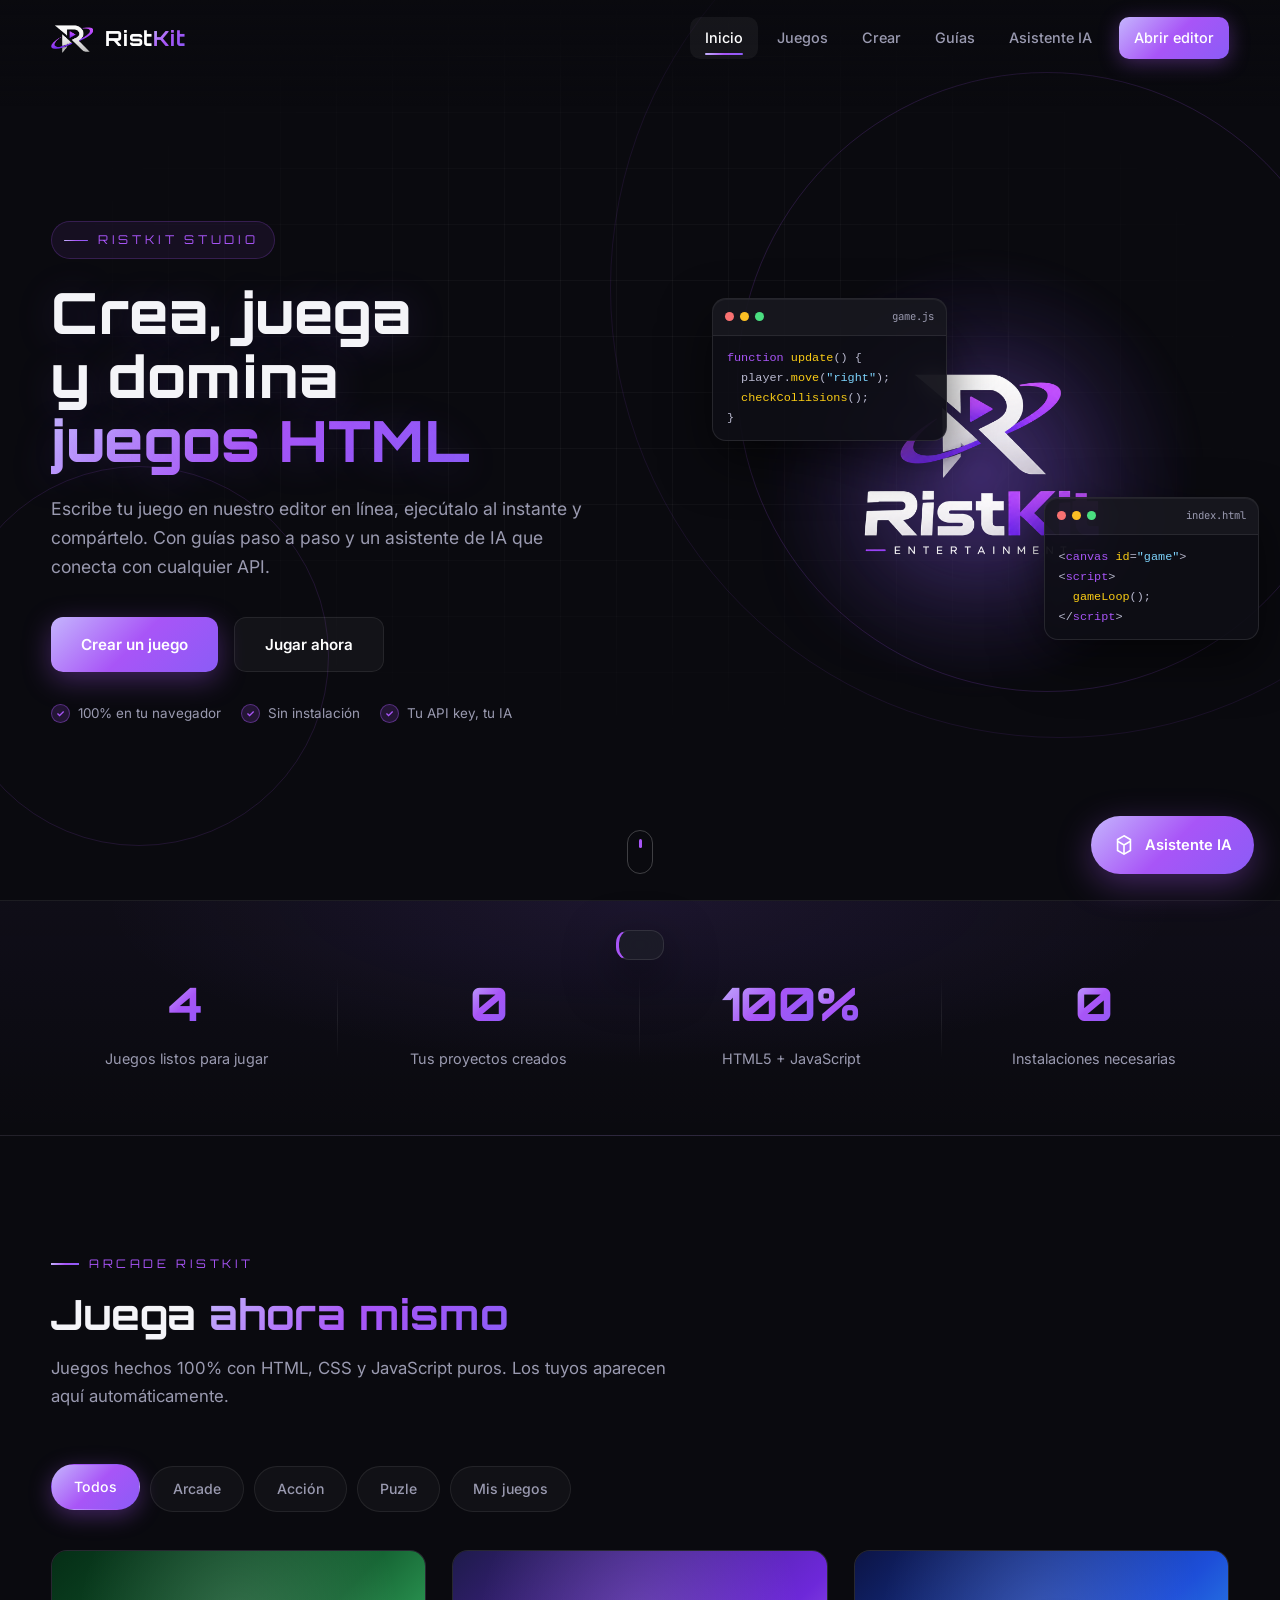
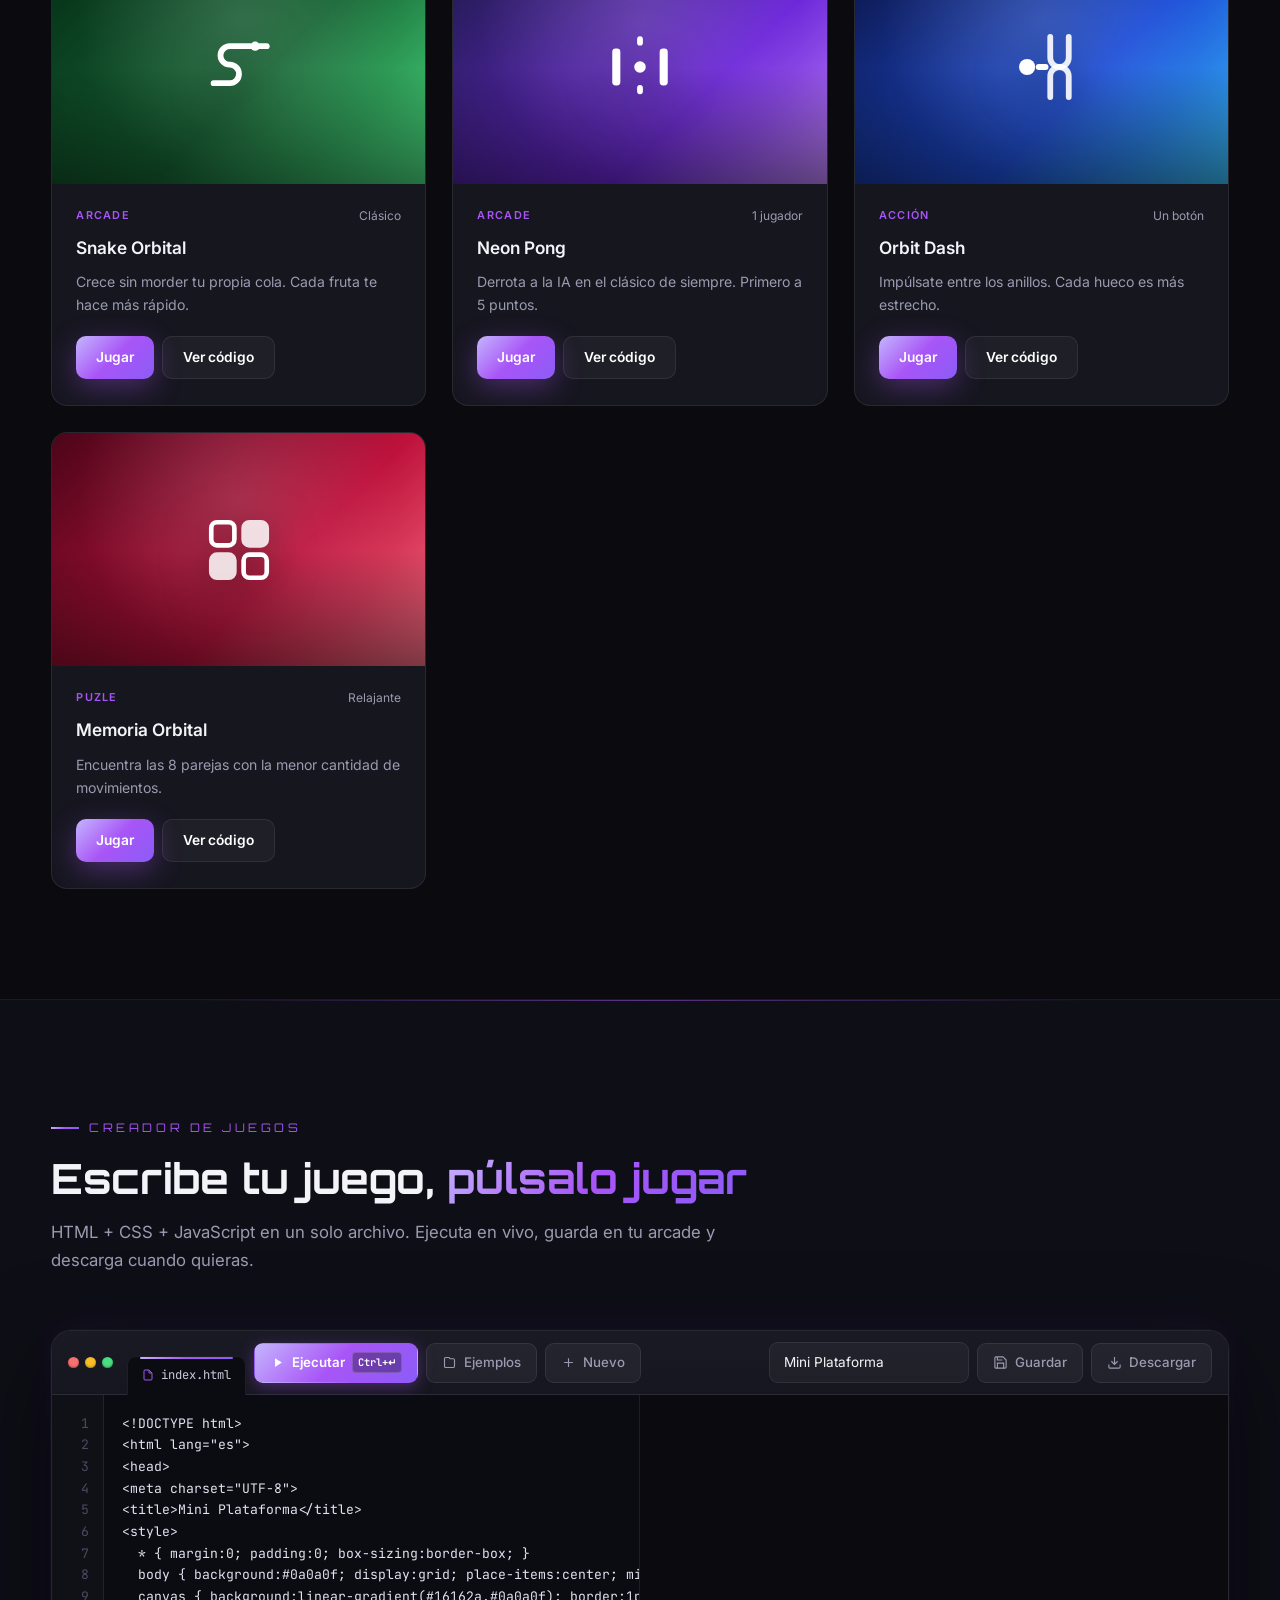
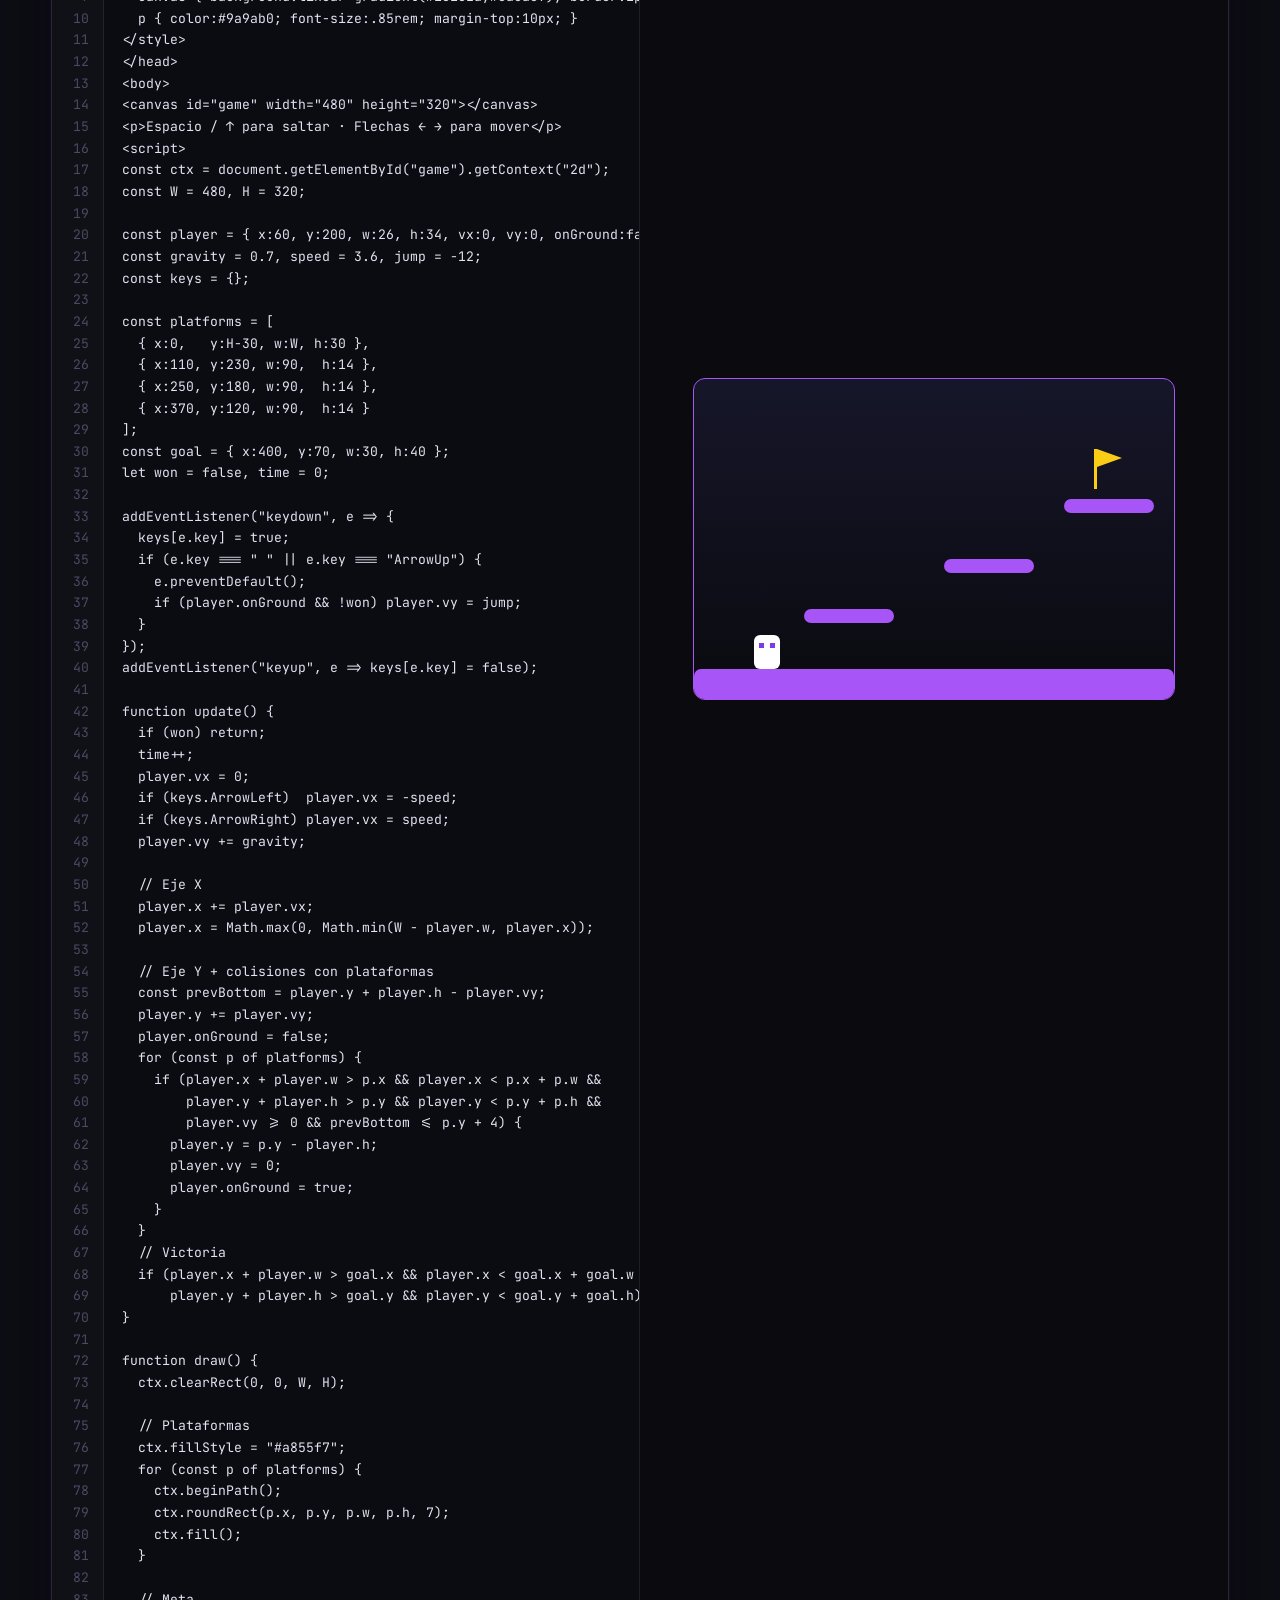
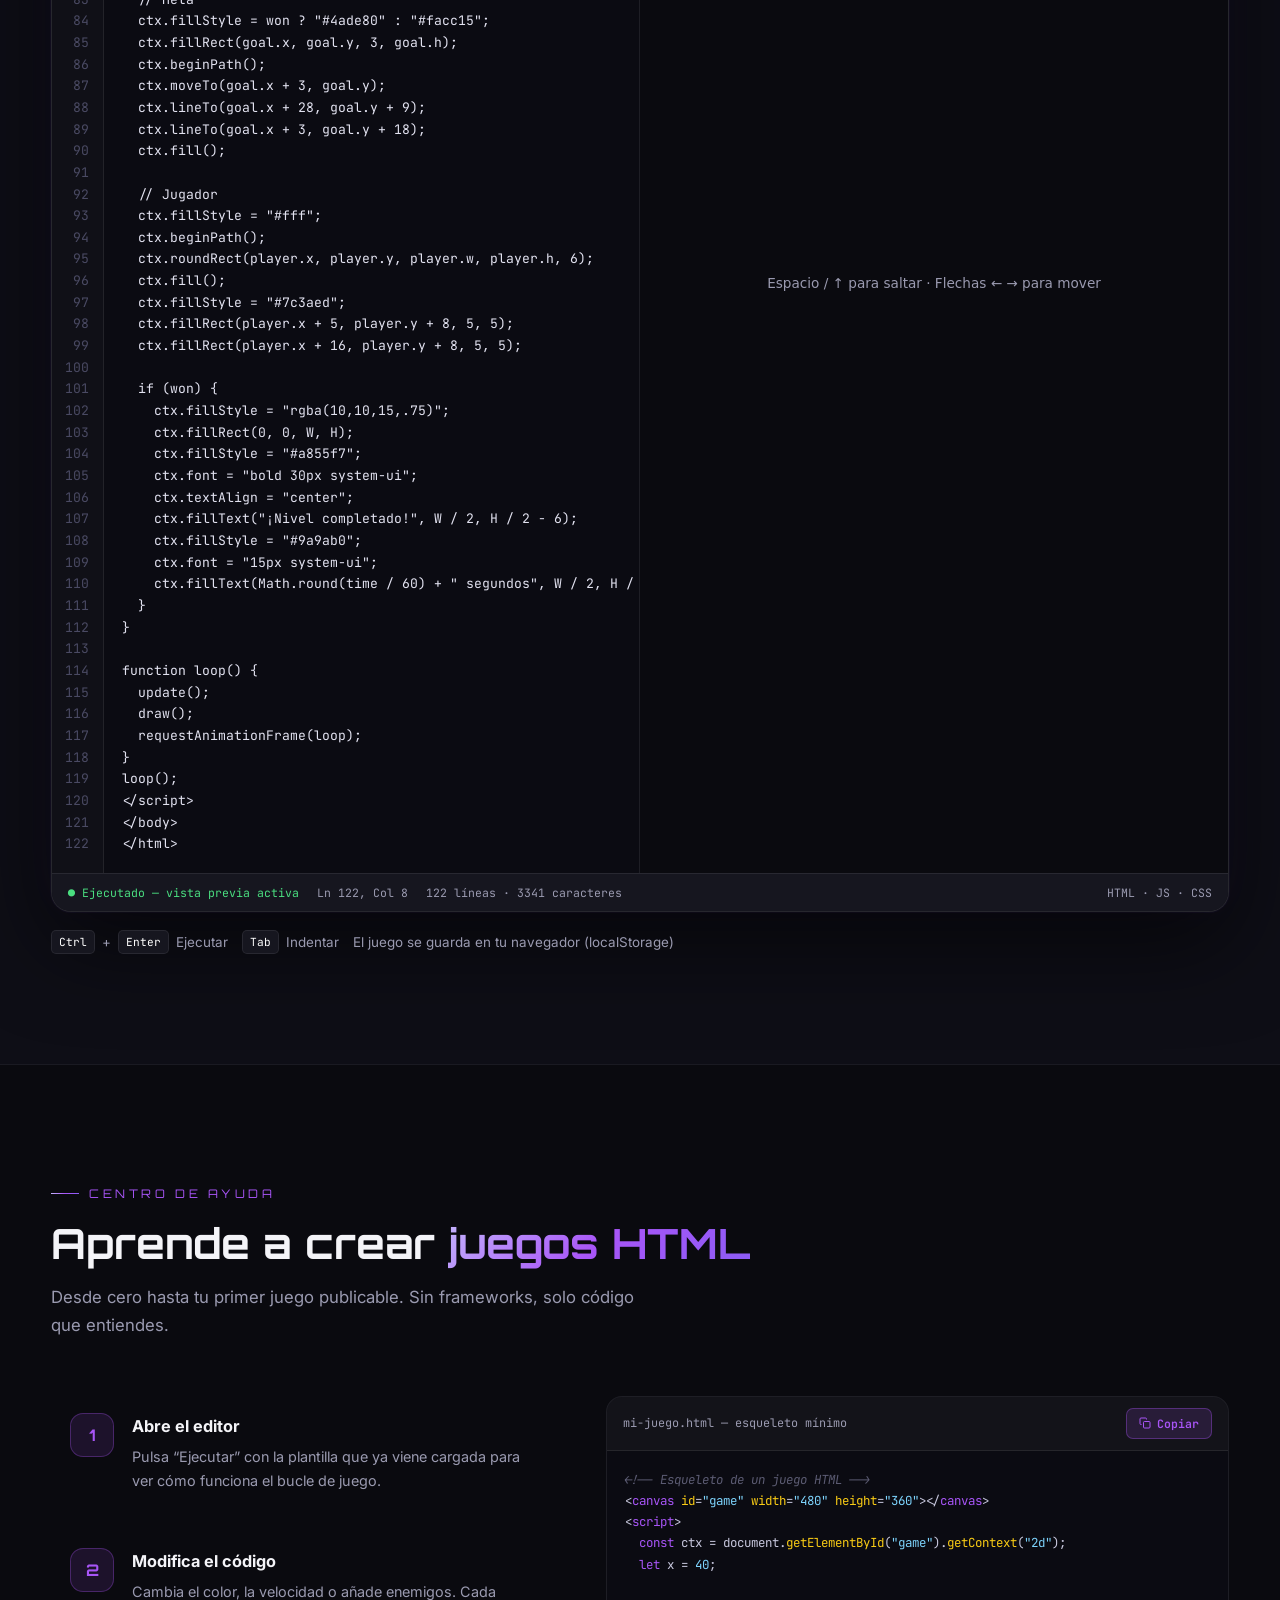
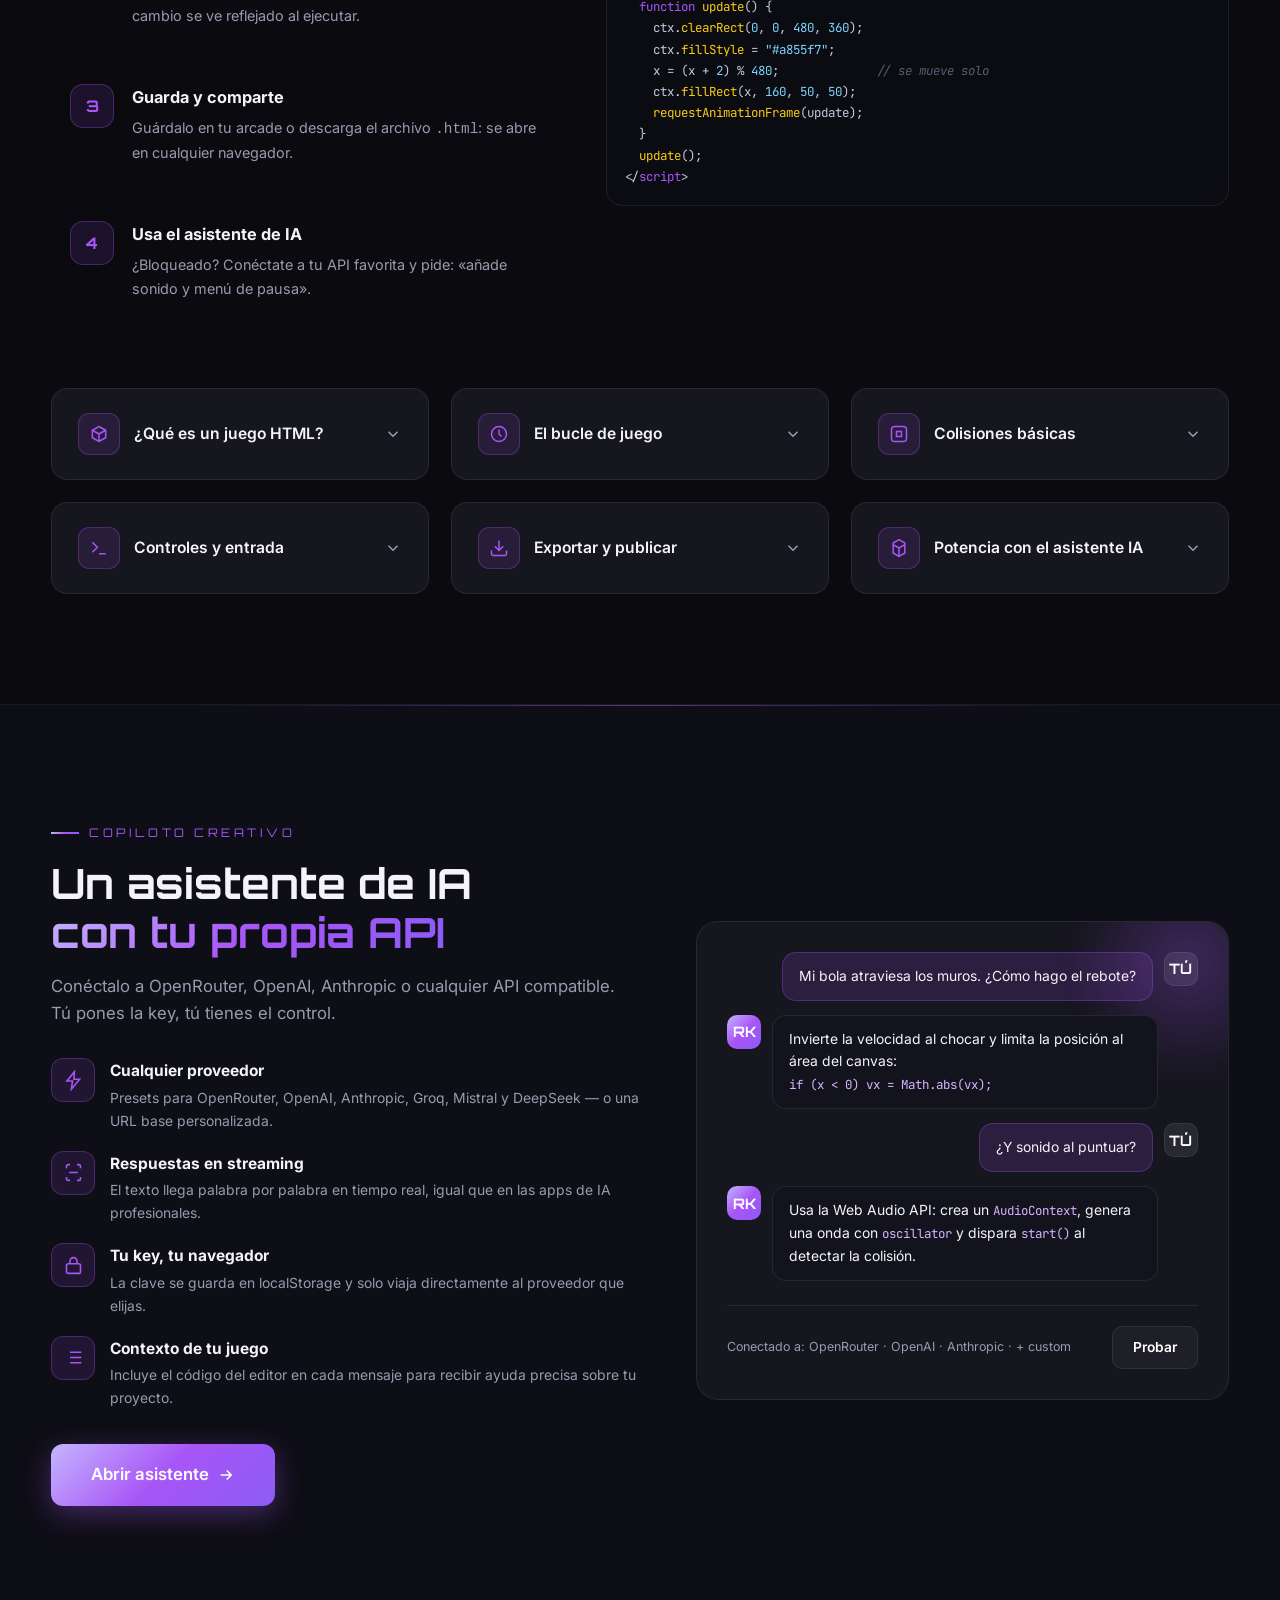
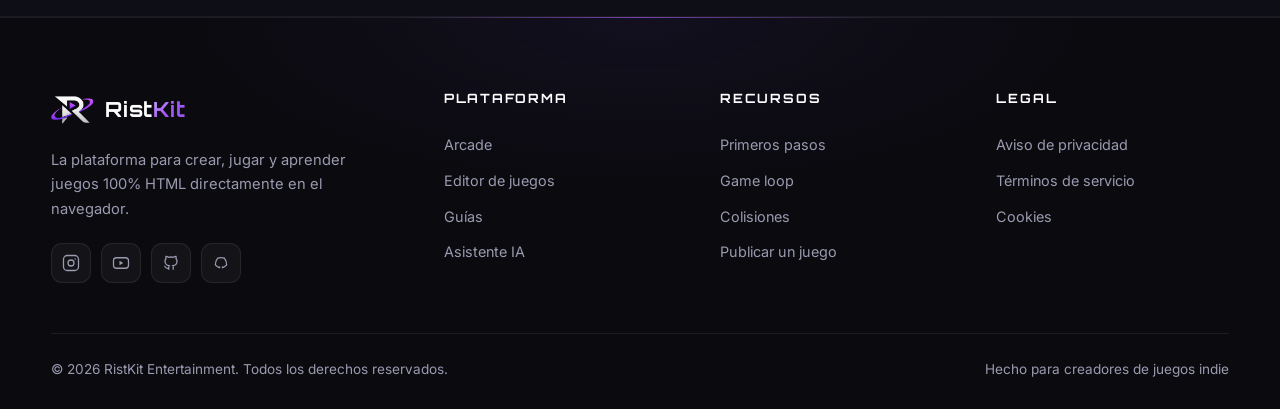
==== index.html @ a37625a4 "Mi primera subida" ====
<!DOCTYPE html>
<html lang="es">
<head>
  <meta charset="UTF-8">
  <meta name="viewport" content="width=device-width, initial-scale=1.0">
  <title>RistKit Studio — Crea y juega juegos en HTML</title>
  <meta name="description" content="RistKit Studio: crea juegos en HTML con nuestro editor en línea, juégalos al instante, aprende con guías y usa el asistente de IA con cualquier API (OpenRouter, OpenAI, Anthropic...).">
  <meta name="theme-color" content="#0a0a0f">
  <link rel="icon" type="image/png" href="assets/favicon.png">
  <link rel="icon" href="favicon.ico" sizes="48x48">
  <link rel="apple-touch-icon" href="assets/logo-128.png">
  <meta property="og:title" content="RistKit Studio">
  <meta property="og:description" content="Crea, juega y domina juegos HTML. Editor en línea, guías y asistente de IA con tu propia API key.">
  <meta property="og:type" content="website">
  <meta property="og:image" content="assets/logo-512.png">
  <link rel="preconnect" href="https://fonts.googleapis.com">
  <link rel="preconnect" href="https://fonts.gstatic.com" crossorigin>
  <link href="https://fonts.googleapis.com/css2?family=Orbitron:wght@500;600;700;800&family=Inter:wght@300;400;500;600;700&family=JetBrains+Mono:wght@400;500&display=swap" rel="stylesheet">
  <link rel="stylesheet" href="css/styles.css">
  <script type="application/ld+json">
  {
    "@context": "https://schema.org",
    "@type": "WebApplication",
    "name": "RistKit Studio",
    "description": "Plataforma para crear, jugar y aprender juegos HTML en el navegador, con editor en línea y asistente de IA.",
    "applicationCategory": "GameApplication",
    "operatingSystem": "Web",
    "offers": { "@type": "Offer", "price": "0", "priceCurrency": "USD" },
    "inLanguage": "es"
  }
  </script>
</head>
<body>

  <!-- Preloader -->
  <div class="preloader" id="preloader">
    <img src="assets/emblem.png" alt="RistKit" class="preloader__logo">
    <div class="preloader__bar"><span></span></div>
  </div>

  <div class="cursor-glow" id="cursorGlow" aria-hidden="true"></div>

  <!-- Navbar -->
  <header class="navbar" id="navbar">
    <div class="scroll-progress" id="scrollProgress" aria-hidden="true"></div>
    <div class="container navbar__inner">
      <a href="#inicio" class="navbar__brand" aria-label="RistKit inicio">
        <img src="assets/emblem.png" alt="" class="navbar__emblem">
        <span class="navbar__wordmark">Rist<em>Kit</em></span>
      </a>
      <nav class="navbar__menu" id="navMenu" aria-label="Navegación principal">
        <a href="#inicio" class="navbar__link active">Inicio</a>
        <a href="#juegos" class="navbar__link">Juegos</a>
        <a href="#editor" class="navbar__link">Crear</a>
        <a href="#guias" class="navbar__link">Guías</a>
        <a href="#asistente" class="navbar__link">Asistente IA</a>
        <a href="#editor" class="navbar__link navbar__link--cta">Abrir editor</a>
      </nav>
      <button class="navbar__toggle" id="navToggle" aria-label="Abrir menú" aria-expanded="false">
        <span></span><span></span><span></span>
      </button>
    </div>
    <div class="nav-backdrop" id="navBackdrop" aria-hidden="true"></div>
  </header>

  <main>
    <!-- ============ HERO ============ -->
    <section class="hero" id="inicio">
      <div class="hero__bg" aria-hidden="true">
        <div class="hero__orbit hero__orbit--1"></div>
        <div class="hero__orbit hero__orbit--2"></div>
        <div class="hero__orbit hero__orbit--3"></div>
        <div class="hero__grid"></div>
      </div>
      <div class="container hero__content">
        <div class="hero__text reveal">
          <p class="hero__eyebrow">RistKit Studio</p>
          <h1 class="hero__title">Crea, juega y domina<br><span class="gradient-text">juegos HTML</span></h1>
          <p class="hero__subtitle">
            Escribe tu juego en nuestro editor en línea, ejecútalo al instante y
            compártelo. Con guías paso a paso y un asistente de IA que conecta
            con cualquier API.
          </p>
          <div class="hero__actions">
            <a href="#editor" class="btn btn--primary">Crear un juego</a>
            <a href="#juegos" class="btn btn--ghost">Jugar ahora</a>
          </div>
          <div class="hero__note">
            <span>100% en tu navegador</span>
            <span>Sin instalación</span>
            <span>Tu API key, tu IA</span>
          </div>
        </div>
        <div class="hero__visual reveal reveal--delay">
          <div class="hero__halo" aria-hidden="true"></div>
          <img src="assets/logo-alpha.png" alt="RistKit" class="hero__logo">
          <div class="hero__code hero__code--1" aria-hidden="true">
            <div class="hero__code-bar"><i></i><i></i><i></i><span>game.js</span></div>
            <pre><span class="tk">function</span> <span class="tf">update</span>() {
  player.<span class="tf">move</span>(<span class="ts">"right"</span>);
  <span class="tf">checkCollisions</span>();
}</pre>
          </div>
          <div class="hero__code hero__code--2" aria-hidden="true">
            <div class="hero__code-bar"><i></i><i></i><i></i><span>index.html</span></div>
            <pre>&lt;<span class="tk">canvas</span> <span class="tf">id</span>=<span class="ts">"game"</span>&gt;
&lt;<span class="tk">script</span>&gt;
  <span class="tf">gameLoop</span>();
&lt;/<span class="tk">script</span>&gt;</pre>
          </div>
        </div>
      </div>
      <a href="#juegos" class="hero__scroll" aria-label="Desplazarse"><span class="hero__scroll-line"></span></a>
    </section>

    <!-- ============ STATS ============ -->
    <section class="stats" aria-label="Cifras">
      <div class="container stats__grid">
        <div class="stat reveal">
          <span class="stat__number" data-count="4">0</span><span class="stat__suffix"></span>
          <p class="stat__label">Juegos listos para jugar</p>
        </div>
        <div class="stat reveal">
          <span class="stat__number" id="statMine" data-count="0">0</span><span class="stat__suffix"></span>
          <p class="stat__label">Tus proyectos creados</p>
        </div>
        <div class="stat reveal">
          <span class="stat__number" data-count="100">0</span><span class="stat__suffix">%</span>
          <p class="stat__label">HTML5 + JavaScript</p>
        </div>
        <div class="stat reveal">
          <span class="stat__number" data-count="0">0</span><span class="stat__suffix"></span>
          <p class="stat__label">Instalaciones necesarias</p>
        </div>
      </div>
    </section>

    <!-- ============ ARCADE ============ -->
    <section class="section" id="juegos">
      <div class="container">
        <div class="section__header reveal">
          <p class="section__eyebrow">Arcade RistKit</p>
          <h2 class="section__title">Juega <span class="gradient-text">ahora mismo</span></h2>
          <p class="section__lead">Juegos hechos 100% con HTML, CSS y JavaScript puros. Los tuyos aparecen aquí automáticamente.</p>
        </div>

        <div class="arcade__filters reveal" role="tablist" aria-label="Filtrar juegos">
          <button class="filter-btn active" data-filter="all">Todos</button>
          <button class="filter-btn" data-filter="arcade">Arcade</button>
          <button class="filter-btn" data-filter="action">Acción</button>
          <button class="filter-btn" data-filter="puzzle">Puzle</button>
          <button class="filter-btn" data-filter="mine">Mis juegos</button>
        </div>

        <div class="arcade__grid" id="arcadeGrid">
          <!-- Snake -->
          <article class="game-card reveal" data-category="arcade">
            <div class="game-card__thumb thumb--snake">
              <svg viewBox="0 0 64 64" fill="none" stroke="#fff" stroke-width="5" stroke-linecap="round" stroke-linejoin="round"><path d="M10 46h14a8 8 0 000-16H24a8 8 0 010-16h18"/><circle cx="46" cy="14" r="4" fill="#fff" stroke="none"/><path d="M50 14h6"/></svg>
              <span class="game-card__play">▶</span>
            </div>
            <div class="game-card__body">
              <div class="game-card__row">
                <span class="game-card__tag">Arcade</span>
                <span style="font-size:.75rem;color:var(--text-muted)">Clásico</span>
              </div>
              <h3 class="game-card__title">Snake Orbital</h3>
              <p class="game-card__text">Crece sin morder tu propia cola. Cada fruta te hace más rápido.</p>
              <div class="game-card__actions">
                <button class="btn btn--primary btn--sm" data-play="games/snake.html" data-title="Snake Orbital">Jugar</button>
                <button class="btn btn--ghost btn--sm" data-edit-external="games/snake.html">Ver código</button>
              </div>
            </div>
          </article>

          <!-- Pong -->
          <article class="game-card reveal" data-category="arcade">
            <div class="game-card__thumb thumb--pong">
              <svg viewBox="0 0 64 64" fill="none" stroke="#fff" stroke-width="5" stroke-linecap="round"><rect x="8" y="16" width="7" height="32" rx="3" fill="#fff" stroke="none"/><rect x="49" y="16" width="7" height="32" rx="3" fill="#fff" stroke="none"/><circle cx="32" cy="32" r="5" fill="#fff" stroke="none"/><path d="M32 8v6M32 50v6" stroke-dasharray="3 5"/></svg>
              <span class="game-card__play">▶</span>
            </div>
            <div class="game-card__body">
              <div class="game-card__row">
                <span class="game-card__tag">Arcade</span>
                <span style="font-size:.75rem;color:var(--text-muted)">1 jugador</span>
              </div>
              <h3 class="game-card__title">Neon Pong</h3>
              <p class="game-card__text">Derrota a la IA en el clásico de siempre. Primero a 5 puntos.</p>
              <div class="game-card__actions">
                <button class="btn btn--primary btn--sm" data-play="games/pong.html" data-title="Neon Pong">Jugar</button>
                <button class="btn btn--ghost btn--sm" data-edit-external="games/pong.html">Ver código</button>
              </div>
            </div>
          </article>

          <!-- Orbit Dash -->
          <article class="game-card reveal" data-category="action">
            <div class="game-card__thumb thumb--dash">
              <svg viewBox="0 0 64 64" fill="none" stroke="#fff" stroke-width="5" stroke-linecap="round"><circle cx="20" cy="32" r="7" fill="#fff" stroke="none"/><path d="M40 6v18a8 8 0 0016 0V6" opacity=".9"/><path d="M40 58V40a8 8 0 0116 0v18" opacity=".9"/><path d="M30 32h6"/></svg>
              <span class="game-card__play">▶</span>
            </div>
            <div class="game-card__body">
              <div class="game-card__row">
                <span class="game-card__tag">Acción</span>
                <span style="font-size:.75rem;color:var(--text-muted)">Un botón</span>
              </div>
              <h3 class="game-card__title">Orbit Dash</h3>
              <p class="game-card__text">Impúlsate entre los anillos. Cada hueco es más estrecho.</p>
              <div class="game-card__actions">
                <button class="btn btn--primary btn--sm" data-play="games/orbit-dash.html" data-title="Orbit Dash">Jugar</button>
                <button class="btn btn--ghost btn--sm" data-edit-external="games/orbit-dash.html">Ver código</button>
              </div>
            </div>
          </article>

          <!-- Memory -->
          <article class="game-card reveal" data-category="puzzle">
            <div class="game-card__thumb thumb--memory">
              <svg viewBox="0 0 64 64" fill="none" stroke="#fff" stroke-width="4" stroke-linecap="round"><rect x="8" y="8" width="20" height="20" rx="5"/><rect x="36" y="8" width="20" height="20" rx="5" fill="#fff" opacity=".85"/><rect x="8" y="36" width="20" height="20" rx="5" fill="#fff" opacity=".85"/><rect x="36" y="36" width="20" height="20" rx="5"/></svg>
              <span class="game-card__play">▶</span>
            </div>
            <div class="game-card__body">
              <div class="game-card__row">
                <span class="game-card__tag">Puzle</span>
                <span style="font-size:.75rem;color:var(--text-muted)">Relajante</span>
              </div>
              <h3 class="game-card__title">Memoria Orbital</h3>
              <p class="game-card__text">Encuentra las 8 parejas con la menor cantidad de movimientos.</p>
              <div class="game-card__actions">
                <button class="btn btn--primary btn--sm" data-play="games/memory.html" data-title="Memoria Orbital">Jugar</button>
                <button class="btn btn--ghost btn--sm" data-edit-external="games/memory.html">Ver código</button>
              </div>
            </div>
          </article>

          <!-- Los juegos del usuario se insertan aquí (js/main.js) -->
        </div>
      </div>
    </section>

    <!-- ============ EDITOR ============ -->
    <section class="section section--alt" id="editor">
      <div class="container">
        <div class="section__header reveal">
          <p class="section__eyebrow">Creador de juegos</p>
          <h2 class="section__title">Escribe tu juego, <span class="gradient-text">púlsalo jugar</span></h2>
          <p class="section__lead">HTML + CSS + JavaScript en un solo archivo. Ejecuta en vivo, guarda en tu arcade y descarga cuando quieras.</p>
        </div>

        <div class="ide reveal">
          <div class="ide__toolbar">
            <div class="ide__dots" aria-hidden="true"><i></i><i></i><i></i></div>
            <span class="ide__tab" aria-hidden="true">
              <svg width="12" height="12" viewBox="0 0 24 24" fill="none" stroke="currentColor" stroke-width="2"><path d="M14 2H6a2 2 0 00-2 2v16a2 2 0 002 2h12a2 2 0 002-2V8z"/><path d="M14 2v6h6"/></svg>
              index.html
            </span>
            <button class="tool-btn tool-btn--run" id="btnRun">
              <svg viewBox="0 0 24 24" fill="currentColor"><path d="M8 5v14l11-7z"/></svg>
              Ejecutar <kbd>Ctrl+↵</kbd>
            </button>
            <button class="tool-btn" id="btnTemplates">
              <svg viewBox="0 0 24 24" fill="none" stroke="currentColor" stroke-width="1.8"><path d="M4 6a2 2 0 012-2h5l2 2h5a2 2 0 012 2v10a2 2 0 01-2 2H6a2 2 0 01-2-2V6z"/></svg>
              Ejemplos
            </button>
            <button class="tool-btn" id="btnNew">
              <svg viewBox="0 0 24 24" fill="none" stroke="currentColor" stroke-width="1.8"><path d="M12 5v14M5 12h14"/></svg>
              Nuevo
            </button>
            <div class="ide__spacer"></div>
            <input class="ide__name" id="gameName" type="text" placeholder="Nombre del juego" maxlength="40">
            <button class="tool-btn" id="btnSave">
              <svg viewBox="0 0 24 24" fill="none" stroke="currentColor" stroke-width="1.8"><path d="M19 21H5a2 2 0 01-2-2V5a2 2 0 012-2h11l5 5v11a2 2 0 01-2 2z"/><path d="M17 21v-8H7v8M7 3v5h8"/></svg>
              Guardar
            </button>
            <button class="tool-btn" id="btnDownload">
              <svg viewBox="0 0 24 24" fill="none" stroke="currentColor" stroke-width="1.8"><path d="M21 15v4a2 2 0 01-2 2H5a2 2 0 01-2-2v-4M7 10l5 5 5-5M12 15V3"/></svg>
              Descargar
            </button>
          </div>

          <div class="ide__body">
            <div class="ide__code">
              <div class="ide__gutter" id="gutter" aria-hidden="true"><div>1</div></div>
              <textarea id="codeInput" spellcheck="false" placeholder="<!DOCTYPE html>&#10;<html>&#10;  ...&#10;</html>" aria-label="Código del juego"></textarea>
            </div>
            <div class="ide__preview">
              <iframe id="preview" title="Vista previa del juego" sandbox="allow-scripts allow-same-origin allow-modals allow-pointer-lock"></iframe>
            </div>
          </div>

          <div class="ide__status">
            <span id="statusMsg" class="ok">● Listo</span>
            <span id="statusPos">Ln 1, Col 1</span>
            <span id="statusSize">0 líneas</span>
            <span class="right">HTML · JS · CSS</span>
          </div>
        </div>

        <div class="ide__tips reveal">
          <span><kbd>Ctrl</kbd> + <kbd>Enter</kbd> Ejecutar</span>
          <span><kbd>Tab</kbd> Indentar</span>
          <span>El juego se guarda en tu navegador (localStorage)</span>
        </div>
      </div>
    </section>

    <!-- ============ GUÍAS ============ -->
    <section class="section" id="guias">
      <div class="container">
        <div class="section__header reveal">
          <p class="section__eyebrow">Centro de ayuda</p>
          <h2 class="section__title">Aprende a crear <span class="gradient-text">juegos HTML</span></h2>
          <p class="section__lead">Desde cero hasta tu primer juego publicable. Sin frameworks, solo código que entiendes.</p>
        </div>

        <div class="quickstart">
          <div class="quickstart__steps reveal">
            <div class="qstep">
              <span class="qstep__num">1</span>
              <div>
                <h3>Abre el editor</h3>
                <p>Pulsa “Ejecutar” con la plantilla que ya viene cargada para ver cómo funciona el bucle de juego.</p>
              </div>
            </div>
            <div class="qstep">
              <span class="qstep__num">2</span>
              <div>
                <h3>Modifica el código</h3>
                <p>Cambia el color, la velocidad o añade enemigos. Cada cambio se ve reflejado al ejecutar.</p>
              </div>
            </div>
            <div class="qstep">
              <span class="qstep__num">3</span>
              <div>
                <h3>Guarda y comparte</h3>
                <p>Guárdalo en tu arcade o descarga el archivo <code>.html</code>: se abre en cualquier navegador.</p>
              </div>
            </div>
            <div class="qstep">
              <span class="qstep__num">4</span>
              <div>
                <h3>Usa el asistente de IA</h3>
                <p>¿Bloqueado? Conéctate a tu API favorita y pide: «añade sonido y menú de pausa».</p>
              </div>
            </div>
          </div>

          <div class="code-block reveal">
            <div class="code-block__head">
              <span>mi-juego.html — esqueleto mínimo</span>
              <button class="copy-btn" data-copy="skeleton">
                <svg width="12" height="12" viewBox="0 0 24 24" fill="none" stroke="currentColor" stroke-width="2"><rect x="9" y="9" width="13" height="13" rx="2"/><path d="M5 15H4a2 2 0 01-2-2V4a2 2 0 012-2h9a2 2 0 012 2v1"/></svg>
                Copiar
              </button>
            </div>
            <pre id="skeletonCode"><span class="tc">&lt;!-- Esqueleto de un juego HTML --&gt;</span>
&lt;<span class="tk">canvas</span> <span class="tf">id</span>=<span class="ts">"game"</span> <span class="tf">width</span>=<span class="ts">"480"</span> <span class="tf">height</span>=<span class="ts">"360"</span>&gt;&lt;/<span class="tk">canvas</span>&gt;
&lt;<span class="tk">script</span>&gt;
  <span class="tk">const</span> ctx = document.<span class="tf">getElementById</span>(<span class="ts">"game"</span>).<span class="tf">getContext</span>(<span class="ts">"2d"</span>);
  <span class="tk">let</span> x = <span class="ts">40</span>;

  <span class="tk">function</span> <span class="tf">update</span>() {
    ctx.<span class="tf">clearRect</span>(<span class="ts">0</span>, <span class="ts">0</span>, <span class="ts">480</span>, <span class="ts">360</span>);
    ctx.<span class="tf">fillStyle</span> = <span class="ts">"#a855f7"</span>;
    x = (x + <span class="ts">2</span>) % <span class="ts">480</span>;              <span class="tc">// se mueve solo</span>
    ctx.<span class="tf">fillRect</span>(x, <span class="ts">160</span>, <span class="ts">50</span>, <span class="ts">50</span>);
    <span class="tf">requestAnimationFrame</span>(update);
  }
  <span class="tf">update</span>();
&lt;/<span class="tk">script</span>&gt;</pre>
          </div>
        </div>

        <div class="guides__grid">
          <details class="guide reveal">
            <summary>
              <span class="guide__icon"><svg viewBox="0 0 24 24" fill="none" stroke="currentColor" stroke-width="1.8"><path d="M12 3l8 4.5v9L12 21l-8-4.5v-9L12 3z"/><path d="M12 12l8-4.5M12 12v9M12 12L4 7.5"/></svg></span>
              ¿Qué es un juego HTML?
              <svg class="guide__arrow" width="18" height="18" viewBox="0 0 24 24" fill="none" stroke="currentColor" stroke-width="2"><path d="M6 9l6 6 6-6"/></svg>
            </summary>
            <div class="guide__content">
              <p>Es un juego hecho solo con las tecnologías nativas del navegador: <strong>HTML</strong> para la estructura, <strong>CSS</strong> para el estilo y <strong>JavaScript</strong> para la lógica.</p>
              <ul>
                <li>No necesitas instalar nada: se abre con doble clic.</li>
                <li>Funciona en móvil, tablet y escritorio.</li>
                <li>Se puede subir a cualquier hosting (GitHub Pages, itch.io...).</li>
                <li>El lienzo principal es la etiqueta <code>&lt;canvas&gt;</code>.</li>
              </ul>
            </div>
          </details>

          <details class="guide reveal">
            <summary>
              <span class="guide__icon"><svg viewBox="0 0 24 24" fill="none" stroke="currentColor" stroke-width="1.8"><circle cx="12" cy="12" r="9"/><path d="M12 7v5l3 3"/></svg></span>
              El bucle de juego
              <svg class="guide__arrow" width="18" height="18" viewBox="0 0 24 24" fill="none" stroke="currentColor" stroke-width="2"><path d="M6 9l6 6 6-6"/></svg>
            </summary>
            <div class="guide__content">
              <p>Todos los juegos repiten lo mismo 60 veces por segundo con <code>requestAnimationFrame</code>:</p>
              <ul>
                <li><strong>Input:</strong> lee teclado, ratón o táctil.</li>
                <li><strong>Update:</strong> mueve jugadores, verifica colisiones, suma puntos.</li>
                <li><strong>Draw:</strong> borra el canvas y vuelve a dibujar.</li>
              </ul>
              <p>Ese ciclo es el <em>game loop</em>. Sin él, nada se movería.</p>
            </div>
          </details>

          <details class="guide reveal">
            <summary>
              <span class="guide__icon"><svg viewBox="0 0 24 24" fill="none" stroke="currentColor" stroke-width="1.8"><rect x="3" y="3" width="18" height="18" rx="4"/><path d="M9 9h6v6H9z"/></svg></span>
              Colisiones básicas
              <svg class="guide__arrow" width="18" height="18" viewBox="0 0 24 24" fill="none" stroke="currentColor" stroke-width="2"><path d="M6 9l6 6 6-6"/></svg>
            </summary>
            <div class="guide__content">
              <p>La más común es AABB (rectángulos que se solapan):</p>
              <pre style="font-family:var(--font-mono);font-size:.78rem;background:#0b0b12;padding:10px;border-radius:9px;overflow-x:auto">if (a.x &lt; b.x + b.w &amp;&amp; a.x + a.w &gt; b.x &amp;&amp;
    a.y &lt; b.y + b.h &amp;&amp; a.y + a.h &gt; b.y) {
  // ¡hay colisión!
}</pre>
              <p>Para círculos, compara la distancia entre centros con la suma de radios usando <code>Math.hypot()</code>.</p>
            </div>
          </details>

          <details class="guide reveal">
            <summary>
              <span class="guide__icon"><svg viewBox="0 0 24 24" fill="none" stroke="currentColor" stroke-width="1.8"><path d="M4 17l6-6-6-6M12 19h8"/></svg></span>
              Controles y entrada
              <svg class="guide__arrow" width="18" height="18" viewBox="0 0 24 24" fill="none" stroke="currentColor" stroke-width="2"><path d="M6 9l6 6 6-6"/></svg>
            </summary>
            <div class="guide__content">
              <ul>
                <li>Teclado: escucha <code>keydown</code> / <code>keyup</code> y guarda el estado en un objeto.</li>
                <li>Ratón: usa <code>mousemove</code> sobre el canvas (ajusta la escala con <code>getBoundingClientRect()</code>).</li>
                <li>Táctil: <code>touchstart</code> / <code>touchmove</code> y no olvides <code>preventDefault()</code>.</li>
                <li>Guarda récords con <code>localStorage</code> como hacen nuestros juegos.</li>
              </ul>
            </div>
          </details>

          <details class="guide reveal">
            <summary>
              <span class="guide__icon"><svg viewBox="0 0 24 24" fill="none" stroke="currentColor" stroke-width="1.8"><path d="M21 15v4a2 2 0 01-2 2H5a2 2 0 01-2-2v-4M7 10l5 5 5-5M12 15V3"/></svg></span>
              Exportar y publicar
              <svg class="guide__arrow" width="18" height="18" viewBox="0 0 24 24" fill="none" stroke="currentColor" stroke-width="2"><path d="M6 9l6 6 6-6"/></svg>
            </summary>
            <div class="guide__content">
              <p>Un juego HTML es un solo archivo: tu navegador es el motor.</p>
              <ul>
                <li><strong>Descargar</strong> desde el editor obtiene el <code>.html</code> listo.</li>
                <li><strong>itch.io</strong>: crea una página y sube el archivo (o un ZIP).</li>
                <li><strong>GitHub Pages</strong>: súbelo a un repositorio y actívalo en Settings.</li>
                <li>Para móvil, añade <code>&lt;meta name="viewport"&gt;</code> y eventos táctiles.</li>
              </ul>
            </div>
          </details>

          <details class="guide reveal">
            <summary>
              <span class="guide__icon"><svg viewBox="0 0 24 24" fill="none" stroke="currentColor" stroke-width="1.8"><path d="M12 2l7 4v12l-7 4-7-4V6l7-4z"/><path d="M12 22V12M12 12L5 8M12 12l7-4"/></svg></span>
              Potencia con el asistente IA
              <svg class="guide__arrow" width="18" height="18" viewBox="0 0 24 24" fill="none" stroke="currentColor" stroke-width="2"><path d="M6 9l6 6 6-6"/></svg>
            </summary>
            <div class="guide__content">
              <p>El asistente se conecta a la API que tú elijas con <strong>tu propia API key</strong>:</p>
              <ul>
                <li><strong>OpenRouter</strong>, OpenAI, Anthropic, Groq, Mistral, DeepSeek...</li>
                <li>O cualquier endpoint compatible con OpenAI: solo cambia la URL base.</li>
                <li>Activa «Incluir código del editor» para que la IA trabaje sobre tu juego.</li>
                <li>La key se guarda solo en tu navegador, nunca se envía a nuestros servidores.</li>
              </ul>
            </div>
          </details>
        </div>
      </div>
    </section>

    <!-- ============ ASISTENTE IA ============ -->
    <section class="section section--alt" id="asistente">
      <div class="container">
        <div class="ai-promo">
          <div class="reveal">
            <p class="section__eyebrow">Copiloto creativo</p>
            <h2 class="section__title">Un asistente de IA <span class="gradient-text">con tu propia API</span></h2>
            <p class="section__lead">Conéctalo a OpenRouter, OpenAI, Anthropic o cualquier API compatible. Tú pones la key, tú tienes el control.</p>

            <div class="ai-promo__features">
              <div class="ai-feature">
                <span class="ai-feature__icon"><svg viewBox="0 0 24 24" fill="none" stroke="currentColor" stroke-width="1.8"><path d="M13 2L4.5 12.5H11L9.5 22 19 10.5h-6.5L13 2z"/></svg></span>
                <div>
                  <h4>Cualquier proveedor</h4>
                  <p>Presets para OpenRouter, OpenAI, Anthropic, Groq, Mistral y DeepSeek — o una URL base personalizada.</p>
                </div>
              </div>
              <div class="ai-feature">
                <span class="ai-feature__icon"><svg viewBox="0 0 24 24" fill="none" stroke="currentColor" stroke-width="1.8"><path d="M4 7V5a2 2 0 012-2h2M16 3h2a2 2 0 012 2v2M20 17v2a2 2 0 01-2 2h-2M8 21H6a2 2 0 01-2-2v-2M7 12h10"/></svg></span>
                <div>
                  <h4>Respuestas en streaming</h4>
                  <p>El texto llega palabra por palabra en tiempo real, igual que en las apps de IA profesionales.</p>
                </div>
              </div>
              <div class="ai-feature">
                <span class="ai-feature__icon"><svg viewBox="0 0 24 24" fill="none" stroke="currentColor" stroke-width="1.8"><rect x="4" y="10" width="16" height="11" rx="2"/><path d="M8 10V7a4 4 0 018 0v3"/></svg></span>
                <div>
                  <h4>Tu key, tu navegador</h4>
                  <p>La clave se guarda en localStorage y solo viaja directamente al proveedor que elijas.</p>
                </div>
              </div>
              <div class="ai-feature">
                <span class="ai-feature__icon"><svg viewBox="0 0 24 24" fill="none" stroke="currentColor" stroke-width="1.8"><path d="M8 6h13M8 12h13M8 18h13M3 6h.01M3 12h.01M3 18h.01"/></svg></span>
                <div>
                  <h4>Contexto de tu juego</h4>
                  <p>Incluye el código del editor en cada mensaje para recibir ayuda precisa sobre tu proyecto.</p>
                </div>
              </div>
            </div>

            <button class="btn btn--primary btn--lg" id="openAssistant">
              Abrir asistente
              <svg width="18" height="18" viewBox="0 0 24 24" fill="none" stroke="currentColor" stroke-width="2"><path d="M5 12h14M13 6l6 6-6 6"/></svg>
            </button>
          </div>

          <div class="ai-promo__panel reveal reveal--delay">
            <div class="ai-chatdemo">
              <div class="chatdemo__msg chatdemo__msg--me">
                <span class="chatdemo__avatar">TÚ</span>
                <div class="chatdemo__bubble">Mi bola atraviesa los muros. ¿Cómo hago el rebote?</div>
              </div>
              <div class="chatdemo__msg">
                <span class="chatdemo__avatar">RK</span>
                <div class="chatdemo__bubble">Invierte la velocidad al chocar y limita la posición al área del canvas:<br><code>if (x &lt; 0) vx = Math.abs(vx);</code></div>
              </div>
              <div class="chatdemo__msg chatdemo__msg--me">
                <span class="chatdemo__avatar">TÚ</span>
                <div class="chatdemo__bubble">¿Y sonido al puntuar?</div>
              </div>
              <div class="chatdemo__msg">
                <span class="chatdemo__avatar">RK</span>
                <div class="chatdemo__bubble">Usa la Web Audio API: crea un <code>AudioContext</code>, genera una onda con <code>oscillator</code> y dispara <code>start()</code> al detectar la colisión.</div>
              </div>
            </div>
            <div class="ai-promo__panel-foot">
              <span>Conectado a: OpenRouter · OpenAI · Anthropic · + custom</span>
              <button class="btn btn--ghost btn--sm" id="openAssistant2">Probar</button>
            </div>
          </div>
        </div>
      </div>
    </section>
  </main>

  <!-- ============ FOOTER ============ -->
  <footer class="footer">
    <div class="container footer__grid">
      <div class="footer__brand">
        <a href="#inicio" class="navbar__brand">
          <img src="assets/emblem.png" alt="" class="navbar__emblem" loading="lazy">
          <span class="navbar__wordmark">Rist<em>Kit</em></span>
        </a>
        <p>La plataforma para crear, jugar y aprender juegos 100% HTML directamente en el navegador.</p>
        <div class="footer__social">
          <a href="#" aria-label="Instagram" class="social-link"><svg viewBox="0 0 24 24" fill="none" stroke="currentColor" stroke-width="1.7"><rect x="2" y="2" width="20" height="20" rx="5"/><circle cx="12" cy="12" r="4"/><circle cx="17.5" cy="6.5" r="1" fill="currentColor" stroke="none"/></svg></a>
          <a href="#" aria-label="YouTube" class="social-link"><svg viewBox="0 0 24 24" fill="none" stroke="currentColor" stroke-width="1.7"><rect x="2" y="5" width="20" height="14" rx="4"/><path d="M10 9l5 3-5 3V9z" fill="currentColor" stroke="none"/></svg></a>
          <a href="#" aria-label="GitHub" class="social-link"><svg viewBox="0 0 24 24" fill="none" stroke="currentColor" stroke-width="1.7"><path d="M9 19c-4.3 1.4-4.3-2.5-6-3m12 5v-3.5c0-1 .1-1.4-.5-2 2.8-.3 5.5-1.4 5.5-6a4.6 4.6 0 00-1.3-3.2 4.2 4.2 0 00-.1-3.2s-1.1-.3-3.5 1.3a12.3 12.3 0 00-6.2 0C6.5 2.8 5.4 3.1 5.4 3.1a4.2 4.2 0 00-.1 3.2A4.6 4.6 0 004 9.5c0 4.6 2.7 5.7 5.5 6-.6.6-.6 1.2-.5 2V21"/></svg></a>
          <a href="#" aria-label="Discord" class="social-link"><svg viewBox="0 0 24 24" fill="none" stroke="currentColor" stroke-width="1.7"><path d="M8 12h.01M16 12h.01M7.5 5.5C9 5 10.5 4.7 12 4.7s3 .3 4.5.8c2 2.7 3 5.7 3 9-1.5 1.8-3.3 3-5.3 3.7l-.7-1.3M7.5 5.5c-2 2.7-3 5.7-3 9 1.5 1.8 3.3 3 5.3 3.7l.7-1.3"/></svg></a>
        </div>
      </div>
      <div class="footer__col">
        <h4>Plataforma</h4>
        <a href="#juegos">Arcade</a>
        <a href="#editor">Editor de juegos</a>
        <a href="#guias">Guías</a>
        <a href="#asistente">Asistente IA</a>
      </div>
      <div class="footer__col">
        <h4>Recursos</h4>
        <a href="#guias">Primeros pasos</a>
        <a href="#guias">Game loop</a>
        <a href="#guias">Colisiones</a>
        <a href="#guias">Publicar un juego</a>
      </div>
      <div class="footer__col">
        <h4>Legal</h4>
        <a href="#">Aviso de privacidad</a>
        <a href="#">Términos de servicio</a>
        <a href="#">Cookies</a>
      </div>
    </div>
    <div class="container footer__bottom">
      <p>© <span id="year">2026</span> RistKit Entertainment. Todos los derechos reservados.</p>
      <p class="footer__made">Hecho para creadores de juegos indie</p>
    </div>
  </footer>

  <!-- ============ MODAL JUEGO ============ -->
  <div class="modal" id="gameModal" role="dialog" aria-modal="true" aria-labelledby="modalTitle">
    <div class="modal__box">
      <div class="modal__head">
        <div>
          <div class="modal__title" id="modalTitle">Juego</div>
          <div class="modal__hint">Pulsa Esc para salir</div>
        </div>
        <button class="modal__close" id="modalClose" aria-label="Cerrar">✕</button>
      </div>
      <div class="modal__frame">
        <iframe id="gameFrame" title="Juego en ejecución" sandbox="allow-scripts allow-same-origin allow-modals allow-pointer-lock"></iframe>
      </div>
    </div>
  </div>

  <!-- ============ ASISTENTE IA ============ -->
  <button class="ai-fab" id="aiFab" aria-label="Abrir asistente de IA">
    <span class="pulse" aria-hidden="true"></span>
    <svg viewBox="0 0 24 24" fill="none" stroke="currentColor" stroke-width="1.8"><path d="M12 2l7 4v12l-7 4-7-4V6l7-4z"/><path d="M12 22V12M12 12L5 8M12 12l7-4"/></svg>
    <span class="label">Asistente IA</span>
  </button>

  <div class="ai-panel" id="aiPanel" role="dialog" aria-label="Asistente de IA">
    <div class="ai-panel__head">
      <div class="ai-panel__avatar">
        <svg viewBox="0 0 24 24" fill="none" stroke="currentColor" stroke-width="1.8"><path d="M12 2l7 4v12l-7 4-7-4V6l7-4z"/><path d="M12 22V12M12 12L5 8M12 12l7-4"/></svg>
      </div>
      <div class="ai-panel__title">
        <strong>Asistente RistKit</strong>
        <span class="ai-panel__status"><i id="aiStatusDot" class="off"></i><span id="aiStatusText">Sin conectar</span></span>
      </div>
      <div class="ai-panel__actions">
        <button class="ai-iconbtn" id="aiSettingsBtn" title="Configurar API" aria-label="Configuración">
          <svg viewBox="0 0 24 24" fill="none" stroke="currentColor" stroke-width="1.8"><circle cx="12" cy="12" r="3"/><path d="M19.4 15a1.7 1.7 0 00.3 1.9l.1.1a2 2 0 11-2.8 2.8l-.1-.1a1.7 1.7 0 00-1.9-.3 1.7 1.7 0 00-1 1.5V21a2 2 0 11-4 0v-.1A1.7 1.7 0 007 19.4a1.7 1.7 0 00-1.9.3l-.1.1a2 2 0 11-2.8-2.8l.1-.1a1.7 1.7 0 00.3-1.9 1.7 1.7 0 00-1.5-1H1a2 2 0 110-4h.1A1.7 1.7 0 002.6 7a1.7 1.7 0 00-.3-1.9l-.1-.1a2 2 0 112.8-2.8l.1.1a1.7 1.7 0 001.9.3H7a1.7 1.7 0 001-1.5V1a2 2 0 114 0v.1a1.7 1.7 0 001 1.5 1.7 1.7 0 001.9-.3l.1-.1a2 2 0 112.8 2.8l-.1.1a1.7 1.7 0 00-.3 1.9V7a1.7 1.7 0 001.5 1H21a2 2 0 110 4h-.1a1.7 1.7 0 00-1.5 1z"/></svg>
        </button>
        <button class="ai-iconbtn" id="aiClearBtn" title="Limpiar conversación" aria-label="Limpiar chat">
          <svg viewBox="0 0 24 24" fill="none" stroke="currentColor" stroke-width="1.8"><path d="M3 6h18M8 6V4a2 2 0 012-2h4a2 2 0 012 2v2m3 0v14a2 2 0 01-2 2H7a2 2 0 01-2-2V6h14z"/></svg>
        </button>
        <button class="ai-iconbtn" id="aiCloseBtn" title="Cerrar" aria-label="Cerrar asistente">
          <svg viewBox="0 0 24 24" fill="none" stroke="currentColor" stroke-width="1.8"><path d="M18 6L6 18M6 6l12 12"/></svg>
        </button>
      </div>
    </div>

    <!-- Vista: chat -->
    <div class="ai-view active" id="aiChatView">
      <div class="ai-messages" id="aiMessages">
        <div class="ai-empty" id="aiEmpty">
          <div class="ai-empty__icon">
            <svg viewBox="0 0 24 24" fill="none" stroke="currentColor" stroke-width="1.7"><path d="M12 2l7 4v12l-7 4-7-4V6l7-4z"/><path d="M12 22V12M12 12L5 8M12 12l7-4"/></svg>
          </div>
          <p>Configura tu API key y empieza a chatear. Puedo ayudarte a crear y mejorar juegos HTML.</p>
          <div class="ai-chips">
            <button class="ai-chip">Crea un juego de plataformas</button>
            <button class="ai-chip">Explica mi game loop</button>
            <button class="ai-chip">Añade sonido con Web Audio</button>
          </div>
        </div>
      </div>
      <div class="ai-composer">
        <textarea id="aiInput" rows="1" placeholder="Escribe tu mensaje..." aria-label="Mensaje"></textarea>
        <button class="ai-send" id="aiSend" aria-label="Enviar">
          <svg viewBox="0 0 24 24" fill="none" stroke="currentColor" stroke-width="2"><path d="M22 2L11 13M22 2l-7 20-4-9-9-4 20-7z"/></svg>
        </button>
      </div>
      <div class="ai-composer__note">Las respuestas dependen del proveedor conectado. Tu API key solo se guarda en este navegador.</div>
    </div>

    <!-- Vista: configuración -->
    <div class="ai-view" id="aiSettingsView">
      <div class="ai-settings">
        <h3>Conexión de API</h3>

        <div class="ai-field">
          <label for="aiProvider">Proveedor</label>
          <select id="aiProvider">
            <option value="openrouter">OpenRouter</option>
            <option value="openai">OpenAI</option>
            <option value="anthropic">Anthropic (Claude)</option>
            <option value="groq">Groq</option>
            <option value="mistral">Mistral AI</option>
            <option value="deepseek">DeepSeek</option>
            <option value="custom">API personalizada (cualquiera)</option>
          </select>
        </div>

        <div class="ai-field">
          <label for="aiBaseUrl">URL base</label>
          <input type="url" id="aiBaseUrl" placeholder="https://openrouter.ai/api/v1" spellcheck="false">
          <span class="hint">Compatible con el formato OpenAI (<code>/chat/completions</code>). Anthropic usa <code>/messages</code>.</span>
        </div>

        <div class="ai-field">
          <label for="aiKey">API key</label>
          <div class="ai-key-wrap">
            <input type="password" id="aiKey" placeholder="sk-or-..." autocomplete="off" spellcheck="false">
            <button class="ai-key-toggle" id="aiKeyToggle" type="button" aria-label="Mostrar/ocultar key">
              <svg viewBox="0 0 24 24" fill="none" stroke="currentColor" stroke-width="1.8"><path d="M1 12s4-8 11-8 11 8 11 8-4 8-11 8S1 12 1 12z"/><circle cx="12" cy="12" r="3"/></svg>
            </button>
          </div>
          <span class="hint">Se guarda en localStorage de tu navegador.</span>
        </div>

        <div class="ai-field">
          <label for="aiModel">Modelo <button class="copy-btn" id="aiFetchModels" type="button">Buscar modelos</button></label>
          <input type="text" id="aiModel" list="aiModelList" placeholder="deepseek/deepseek-chat-v3" spellcheck="false">
          <datalist id="aiModelList"></datalist>
        </div>

        <div class="ai-field">
          <label for="aiTemp">Temperatura: <span id="aiTempVal">0.7</span></label>
          <input type="range" id="aiTemp" min="0" max="2" step="0.1" value="0.7" style="accent-color:var(--purple)">
        </div>

        <div class="ai-field">
          <label for="aiSystem">Instrucción del sistema (opcional)</label>
          <textarea id="aiSystem" rows="3" placeholder="Eres un experto en juegos web y respondes en español..."></textarea>
        </div>

        <label class="ai-check">
          <input type="checkbox" id="aiIncludeCode" checked>
          <span>Incluir el código del editor como contexto en cada mensaje</span>
        </label>

        <div class="ai-note">
          La key viaja <strong>directamente</strong> al proveedor desde tu navegador.
          En OpenRouter puedes crear keys en <a href="https://openrouter.ai/keys" target="_blank" rel="noopener">openrouter.ai/keys</a>.
          Si el proveedor bloquea llamadas desde navegador (CORS), usa uno compatible o un proxy.
        </div>

        <div class="ai-settings__actions">
          <button class="btn btn--primary btn--sm" id="aiSaveSettings" style="flex:1">Guardar y conectar</button>
          <button class="btn btn--ghost btn--sm" id="aiBackToChat">Volver al chat</button>
        </div>
      </div>
    </div>
  </div>

  <!-- Toast -->
  <div class="toast" id="toast" role="status" aria-live="polite"></div>

  <script src="js/main.js"></script>
  <script src="js/editor.js"></script>
  <script src="js/ai.js"></script>
</body>
</html>
---- css/styles.css ----
/* ============================================
   RistKit Studio — Crea y juega juegos HTML
   ============================================ */

:root {
  --bg: #0a0a0f;
  --bg-2: #0e0e16;
  --bg-3: #13131d;
  --surface: #16161f;
  --surface-2: #1c1c28;
  --border: rgba(255, 255, 255, 0.08);
  --text: #f4f4f8;
  --text-muted: #9a9ab0;
  --purple: #a855f7;
  --purple-2: #8b5cf6;
  --purple-3: #7c3aed;
  --purple-glow: rgba(168, 85, 247, 0.35);
  --green: #4ade80;
  --red: #f87171;
  --grad: linear-gradient(135deg, #c4b5fd 0%, var(--purple) 50%, var(--purple-2) 100%);
  --font-display: "Orbitron", sans-serif;
  --font-body: "Inter", system-ui, sans-serif;
  --font-mono: "JetBrains Mono", "Fira Code", ui-monospace, monospace;
  --radius: 16px;
  --nav-h: 76px;
  --ease: cubic-bezier(0.22, 1, 0.36, 1);
  --ring: 0 0 0 3px rgba(168, 85, 247, 0.35);
}

* { margin: 0; padding: 0; box-sizing: border-box; }

html { scroll-behavior: smooth; scroll-padding-top: calc(var(--nav-h) + 10px); }

body {
  font-family: var(--font-body);
  background: var(--bg);
  color: var(--text);
  line-height: 1.65;
  overflow-x: hidden;
  -webkit-font-smoothing: antialiased;
}

img { max-width: 100%; display: block; }
a { color: inherit; text-decoration: none; }
ul, ol { list-style: none; }
button, input, select, textarea { font: inherit; color: inherit; }

::selection { background: var(--purple); color: #fff; }

:focus-visible {
  outline: 2px solid var(--purple);
  outline-offset: 2px;
  border-radius: 6px;
}
.btn:focus-visible, .tool-btn:focus-visible, .filter-btn:focus-visible,
.ai-fab:focus-visible, .navbar__link:focus-visible {
  outline: none;
  box-shadow: var(--ring);
}

::-webkit-scrollbar { width: 10px; height: 10px; }
::-webkit-scrollbar-track { background: var(--bg); }
::-webkit-scrollbar-thumb { background: #2a2a3a; border-radius: 8px; }
::-webkit-scrollbar-thumb:hover { background: var(--purple-3); }

.container { width: min(1180px, 92%); margin-inline: auto; }

.gradient-text {
  background: var(--grad);
  -webkit-background-clip: text; background-clip: text;
  -webkit-text-fill-color: transparent; color: transparent;
}

/* ---------- Preloader ---------- */
.preloader {
  position: fixed; inset: 0; z-index: 9999;
  background: var(--bg);
  display: flex; flex-direction: column; align-items: center; justify-content: center; gap: 28px;
  transition: opacity .6s var(--ease), visibility .6s;
}
.preloader.hidden { opacity: 0; visibility: hidden; pointer-events: none; }
.preloader__logo { width: 110px; animation: pulseLogo 1.4s ease-in-out infinite; }
.preloader__bar { width: 160px; height: 3px; background: rgba(255,255,255,.08); border-radius: 99px; overflow: hidden; }
.preloader__bar span { display: block; height: 100%; width: 0; background: var(--grad); border-radius: 99px; animation: loadBar 1.1s var(--ease) forwards; }
@keyframes loadBar { to { width: 100%; } }
@keyframes pulseLogo {
  0%, 100% { transform: scale(1); filter: drop-shadow(0 0 18px var(--purple-glow)); }
  50% { transform: scale(1.07); filter: drop-shadow(0 0 34px var(--purple-glow)); }
}

/* ---------- Cursor glow ---------- */
.cursor-glow {
  position: fixed; top: 0; left: 0;
  width: 480px; height: 480px;
  background: radial-gradient(circle, rgba(139,92,246,.12) 0%, transparent 65%);
  border-radius: 50%; pointer-events: none; z-index: 1;
  transform: translate(-50%, -50%);
  transition: opacity .4s; opacity: 0;
}
body:hover .cursor-glow { opacity: 1; }

/* ---------- Navbar ---------- */
.navbar {
  position: fixed; top: 0; left: 0; right: 0; z-index: 1000;
  height: var(--nav-h);
  display: flex; align-items: center;
  transition: background .4s, box-shadow .4s, height .4s;
}
.navbar::before {
  content: ""; position: absolute; inset: 0 0 -30px;
  background: linear-gradient(180deg, rgba(10,10,15,.7), transparent);
  pointer-events: none; opacity: 1;
  transition: opacity .4s;
}
.navbar.scrolled::before { opacity: 0; }
.scroll-progress {
  position: absolute; top: 0; left: 0; right: 0; height: 2px;
  background: var(--grad);
  transform-origin: left;
  transform: scaleX(0);
  z-index: 1002;
  box-shadow: 0 0 12px var(--purple-glow);
}
.navbar.scrolled {
  background: rgba(10,10,15,.85);
  box-shadow: 0 1px 0 var(--border), 0 12px 40px rgba(0,0,0,.45);
  height: 66px;
}
/* El blur vive en un pseudo para no crear bloque contenedor
   para el menú position:fixed (backdrop-filter en .navbar lo rompía) */
.navbar::after {
  content: ""; position: absolute; inset: 0;
  backdrop-filter: blur(16px) saturate(1.4);
  -webkit-backdrop-filter: blur(16px) saturate(1.4);
  opacity: 0; transition: opacity .4s;
  pointer-events: none;
}
.navbar.scrolled::after { opacity: 1; }
.navbar__inner { position: relative; z-index: 2; display: flex; align-items: center; justify-content: space-between; gap: 24px; }
.navbar__brand { display: flex; align-items: center; gap: 12px; flex-shrink: 0; }
.navbar__emblem { width: 42px; height: 42px; object-fit: contain; transition: transform .5s var(--ease); }
.navbar__brand:hover .navbar__emblem { transform: rotate(-12deg) scale(1.08); }
.navbar__wordmark { font-family: var(--font-display); font-weight: 700; font-size: 1.3rem; letter-spacing: .02em; color: #fff; }
.navbar__wordmark em {
  font-style: normal;
  background: var(--grad);
  -webkit-background-clip: text; background-clip: text;
  -webkit-text-fill-color: transparent; color: transparent;
}
.navbar__menu { display: flex; align-items: center; gap: 4px; }
.navbar__link {
  position: relative;
  padding: 9px 15px; border-radius: 10px;
  font-size: .9rem; font-weight: 500; color: var(--text-muted);
  transition: color .3s, background .3s;
}
.navbar__link:hover, .navbar__link.active { color: #fff; background: rgba(255,255,255,.05); }
.navbar__link.active::after {
  content: ""; position: absolute; left: 15px; right: 15px; bottom: 4px;
  height: 2px; border-radius: 2px; background: var(--grad);
}
.navbar__link--cta {
  margin-left: 8px;
  background: var(--grad); color: #fff !important;
  box-shadow: 0 4px 20px var(--purple-glow);
}
.navbar__link--cta::after { display: none; }
.navbar__link--cta:hover { filter: brightness(1.12); background: var(--grad) !important; }

.navbar__toggle {
  display: none;
  flex-direction: column; gap: 5px;
  background: none; border: 0; cursor: pointer; padding: 8px; z-index: 1001;
}
.navbar__toggle span { width: 24px; height: 2px; background: #fff; border-radius: 2px; transition: transform .35s var(--ease), opacity .3s; }
.navbar__toggle.open span:nth-child(1) { transform: translateY(7px) rotate(45deg); }
.navbar__toggle.open span:nth-child(2) { opacity: 0; }
.navbar__toggle.open span:nth-child(3) { transform: translateY(-7px) rotate(-45deg); }

.nav-backdrop {
  position: fixed; inset: 0;
  background: rgba(5,5,9,.6);
  backdrop-filter: blur(4px);
  opacity: 0; visibility: hidden;
  transition: opacity .4s, visibility .4s;
  z-index: 1;
}
.nav-backdrop.show { opacity: 1; visibility: visible; }

/* ---------- Hero ---------- */
.hero {
  position: relative;
  min-height: 100svh;
  display: flex; align-items: center;
  padding-top: var(--nav-h);
  overflow: hidden;
}
.hero__bg { position: absolute; inset: 0; pointer-events: none; }
.hero__grid {
  position: absolute; inset: 0;
  background-image:
    linear-gradient(rgba(255,255,255,.035) 1px, transparent 1px),
    linear-gradient(90deg, rgba(255,255,255,.035) 1px, transparent 1px);
  background-size: 56px 56px;
  mask-image: radial-gradient(ellipse 70% 60% at 50% 40%, #000 20%, transparent 75%);
  -webkit-mask-image: radial-gradient(ellipse 70% 60% at 50% 40%, #000 20%, transparent 75%);
}
.hero__orbit { position: absolute; border-radius: 50%; border: 1px solid rgba(168,85,247,.18); animation: spinOrbit linear infinite; }
.hero__orbit--1 { width: 620px; height: 620px; top: 8%; right: -6%; animation-duration: 38s; }
.hero__orbit--2 { width: 900px; height: 900px; top: -18%; right: -18%; animation-duration: 55s; animation-direction: reverse; border-color: rgba(168,85,247,.1); }
.hero__orbit--3 { width: 380px; height: 380px; bottom: 6%; left: -4%; animation-duration: 28s; border-color: rgba(168,85,247,.14); }
@keyframes spinOrbit { to { transform: rotate(360deg); } }

.hero__content {
  position: relative; z-index: 2;
  display: grid; grid-template-columns: 1.12fr .88fr; gap: 48px; align-items: center;
  padding-block: 60px 90px;
}
.hero__eyebrow {
  display: inline-flex; align-items: center; gap: 10px;
  font-family: var(--font-display);
  font-size: .76rem; letter-spacing: .3em; text-transform: uppercase;
  color: var(--purple); margin-bottom: 22px;
  padding: 8px 16px 8px 12px;
  background: rgba(168,85,247,.08);
  border: 1px solid rgba(168,85,247,.22);
  border-radius: 99px;
}
.hero__eyebrow::before { content: ""; width: 24px; height: 1.5px; background: var(--grad); border-radius: 2px; }
.hero__title {
  font-family: var(--font-display);
  font-size: clamp(2.2rem, 4.6vw, 3.55rem);
  font-weight: 800; line-height: 1.12; letter-spacing: .01em;
  margin-bottom: 22px;
  text-wrap: balance;
  text-shadow: 0 4px 40px rgba(139,92,246,.18);
}
.hero__subtitle { font-size: 1.1rem; color: var(--text-muted); max-width: 540px; margin-bottom: 36px; text-wrap: pretty; }
.hero__actions { display: flex; gap: 16px; flex-wrap: wrap; }
.hero__note { display: flex; gap: 20px; margin-top: 30px; flex-wrap: wrap; }
.hero__note span { display: inline-flex; align-items: center; gap: 8px; font-size: .84rem; color: var(--text-muted); }
.hero__note span::before {
  content: "✓"; display: grid; place-items: center;
  width: 17px; height: 17px; border-radius: 50%;
  background: rgba(168,85,247,.16); border: 1px solid rgba(168,85,247,.4);
  color: var(--purple); font-size: .62rem; font-weight: 700;
}

.hero__visual { position: relative; display: grid; place-items: center; min-height: 380px; }
.hero__halo {
  position: absolute; width: 460px; height: 460px;
  background: radial-gradient(circle, rgba(139,92,246,.32) 0%, rgba(139,92,246,.08) 45%, transparent 68%);
  filter: blur(8px);
  animation: haloPulse 5s ease-in-out infinite;
  pointer-events: none;
}
@keyframes haloPulse { 0%, 100% { opacity: .75; transform: scale(1); } 50% { opacity: 1; transform: scale(1.06); } }
.hero__logo {
  position: relative;
  width: min(340px, 72%);
  filter: drop-shadow(0 24px 60px rgba(139,92,246,.45));
  animation: floatLogo 7s ease-in-out infinite;
}
@keyframes floatLogo { 0%, 100% { transform: translateY(0); } 50% { transform: translateY(-16px); } }

.hero__code {
  position: absolute;
  background: rgba(14,14,22,.94);
  border: 1px solid rgba(255,255,255,.1);
  border-radius: 14px;
  backdrop-filter: blur(10px);
  box-shadow: 0 20px 50px rgba(0,0,0,.55), inset 0 1px 0 rgba(255,255,255,.05);
  font-family: var(--font-mono);
  font-size: .74rem;
  overflow: hidden;
  animation: floatBadge 6s ease-in-out infinite;
}
.hero__code--1 { top: 4%; left: -4%; width: 235px; animation-delay: 0s; }
.hero__code--2 { bottom: 6%; right: -6%; width: 215px; animation-delay: 1.8s; }
.hero__code-bar {
  display: flex; gap: 6px; align-items: center;
  padding: 9px 12px; background: rgba(255,255,255,.04); border-bottom: 1px solid var(--border);
}
.hero__code-bar i { width: 9px; height: 9px; border-radius: 50%; background: #2e2e40; }
.hero__code-bar i:first-child { background: #f87171; }
.hero__code-bar i:nth-child(2) { background: #fbbf24; }
.hero__code-bar i:nth-child(3) { background: #4ade80; }
.hero__code-bar span { margin-left: auto; font-size: .66rem; color: var(--text-muted); }
.hero__code pre { padding: 12px 14px; line-height: 1.7; color: #b9b9cf; white-space: pre; }
.hero__code .tk { color: var(--purple); }
.hero__code .ts { color: #7dd3fc; }
.hero__code .tf { color: #facc15; }
@keyframes floatBadge { 0%, 100% { transform: translateY(0); } 50% { transform: translateY(-12px); } }

.hero__scroll {
  position: absolute; bottom: 26px; left: 50%; transform: translateX(-50%);
  width: 26px; height: 44px;
  border: 1.5px solid rgba(255,255,255,.22); border-radius: 14px;
  display: flex; justify-content: center; padding-top: 8px; z-index: 3;
  transition: border-color .3s, background .3s;
}
.hero__scroll:hover { border-color: rgba(168,85,247,.6); background: rgba(168,85,247,.08); }
.hero__scroll-line { width: 3px; height: 9px; border-radius: 3px; background: var(--purple); animation: scrollHint 1.8s ease-in-out infinite; }
@keyframes scrollHint { 0% { opacity: 0; transform: translateY(0); } 40% { opacity: 1; } 100% { opacity: 0; transform: translateY(14px); } }

/* ---------- Buttons ---------- */
.btn {
  position: relative;
  display: inline-flex; align-items: center; justify-content: center; gap: 8px;
  padding: 14px 30px; border-radius: 12px;
  font-weight: 600; font-size: .95rem;
  border: 0; cursor: pointer;
  overflow: hidden;
  transition: transform .3s var(--ease), box-shadow .3s, filter .3s, background .3s, border-color .3s;
}
.btn::after {
  content: ""; position: absolute; top: 0; bottom: 0; left: -80%;
  width: 55%;
  background: linear-gradient(100deg, transparent, rgba(255,255,255,.28), transparent);
  transform: skewX(-20deg);
  transition: left .55s var(--ease);
  pointer-events: none;
}
.btn:hover::after { left: 130%; }
.btn:active { transform: translateY(-1px) scale(.985); }
.btn--primary { background: var(--grad); color: #fff; box-shadow: 0 8px 28px var(--purple-glow); }
.btn--primary:hover { transform: translateY(-3px); box-shadow: 0 14px 40px rgba(168,85,247,.5); }
.btn--ghost { background: rgba(255,255,255,.04); border: 1px solid var(--border); color: #fff; }
.btn--ghost:hover { background: rgba(255,255,255,.09); border-color: rgba(255,255,255,.22); transform: translateY(-3px); }
.btn--lg { padding: 17px 40px; font-size: 1.05rem; }
.btn--sm { padding: 9px 20px; font-size: .86rem; border-radius: 10px; }
.btn--full { width: 100%; }
.btn:disabled { opacity: .55; cursor: not-allowed; transform: none !important; }
.btn:disabled::after { display: none; }

/* ---------- Stats ---------- */
.stats {
  border-block: 1px solid var(--border);
  background:
    radial-gradient(ellipse 60% 100% at 50% 0%, rgba(139,92,246,.1), transparent 70%),
    linear-gradient(180deg, rgba(139,92,246,.04), transparent);
  padding: 56px 0;
}
.stats__grid { display: grid; grid-template-columns: repeat(4, 1fr); gap: 32px; text-align: center; }
.stat {
  position: relative; padding: 8px 10px;
  transition: transform .4s var(--ease);
}
.stat:hover { transform: translateY(-4px); }
.stat:not(:last-child)::after {
  content: ""; position: absolute; right: -16px; top: 15%; bottom: 15%;
  width: 1px; background: linear-gradient(180deg, transparent, var(--border), transparent);
}
.stat__number, .stat__suffix {
  font-family: var(--font-display);
  font-size: clamp(2rem, 3.6vw, 2.9rem);
  font-weight: 800;
  font-variant-numeric: tabular-nums;
  background: var(--grad);
  -webkit-background-clip: text; background-clip: text;
  -webkit-text-fill-color: transparent; color: transparent;
}
.stat__label { color: var(--text-muted); font-size: .9rem; margin-top: 6px; }

/* ---------- Sections ---------- */
.section { padding: 110px 0; position: relative; }
.section--alt {
  background: var(--bg-2);
  border-block: 1px solid rgba(255,255,255,.05);
}
.section--alt::before {
  content: ""; position: absolute; top: 0; left: 50%; transform: translateX(-50%);
  width: min(900px, 90%); height: 1px;
  background: linear-gradient(90deg, transparent, rgba(168,85,247,.5), transparent);
  pointer-events: none;
}
.section__header { max-width: 700px; margin-bottom: 56px; }
.section__header--center { margin-inline: auto; text-align: center; }
.section__header--center .section__eyebrow::before { display: none; }
.section__eyebrow {
  display: inline-flex; align-items: center; gap: 10px;
  font-family: var(--font-display);
  font-size: .74rem; letter-spacing: .3em; text-transform: uppercase;
  color: var(--purple); margin-bottom: 16px;
}
.section__eyebrow::before { content: ""; width: 28px; height: 1.5px; background: var(--grad); }
.section__title {
  font-family: var(--font-display);
  font-size: clamp(1.75rem, 3.6vw, 2.6rem);
  font-weight: 700; line-height: 1.18; margin-bottom: 16px;
  text-wrap: balance;
}
.section__lead { color: var(--text-muted); font-size: 1.05rem; text-wrap: pretty; }

/* ---------- Arcade ---------- */
.arcade__filters { display: flex; flex-wrap: wrap; gap: 10px; margin-bottom: 38px; }
.filter-btn {
  position: relative;
  padding: 10px 22px; border-radius: 99px;
  background: rgba(255,255,255,.03); border: 1px solid var(--border);
  color: var(--text-muted); cursor: pointer;
  font-size: .88rem; font-weight: 500;
  transition: all .3s var(--ease);
}
.filter-btn:hover { color: #fff; border-color: rgba(255,255,255,.25); transform: translateY(-2px); }
.filter-btn.active {
  background: var(--grad); border-color: transparent; color: #fff;
  box-shadow: 0 6px 22px var(--purple-glow);
  transform: translateY(-2px);
}

.arcade__grid { display: grid; grid-template-columns: repeat(3, 1fr); gap: 26px; }
.game-card {
  position: relative;
  background: var(--surface);
  border: 1px solid var(--border);
  border-radius: var(--radius);
  overflow: hidden;
  transition: transform .45s var(--ease), box-shadow .45s, border-color .3s;
  display: flex; flex-direction: column;
}
.game-card::before {
  content: ""; position: absolute; inset: 0;
  border-radius: inherit; padding: 1px;
  background: linear-gradient(135deg, rgba(168,85,247,.75), transparent 40%, transparent 60%, rgba(139,92,246,.55));
  -webkit-mask: linear-gradient(#000 0 0) content-box, linear-gradient(#000 0 0);
  -webkit-mask-composite: xor;
  mask: linear-gradient(#000 0 0) content-box, linear-gradient(#000 0 0);
  mask-composite: exclude;
  opacity: 0; transition: opacity .4s;
  pointer-events: none; z-index: 3;
}
.game-card:hover {
  transform: translateY(-8px);
  border-color: transparent;
  box-shadow: 0 24px 60px rgba(0,0,0,.5), 0 8px 32px rgba(139,92,246,.15);
}
.game-card:hover::before { opacity: 1; }
.game-card.hidden { display: none; }
.game-card__thumb {
  position: relative; aspect-ratio: 16/10;
  display: grid; place-items: center;
  overflow: hidden;
}
.game-card__thumb::before {
  content: ""; position: absolute; inset: 0;
  background: radial-gradient(circle at 50% 30%, rgba(255,255,255,.14), transparent 65%);
}
.game-card__thumb::after {
  content: ""; position: absolute; inset: 0;
  background: linear-gradient(180deg, transparent 50%, rgba(0,0,0,.5));
}
.game-card__thumb svg { width: 74px; height: 74px; position: relative; z-index: 1; filter: drop-shadow(0 8px 22px rgba(0,0,0,.5)); transition: transform .45s var(--ease); }
.game-card:hover .game-card__thumb svg { transform: scale(1.14) rotate(-6deg); }
.thumb--snake { background: linear-gradient(135deg, #052e16, #166534 55%, #4ade80); }
.thumb--pong { background: linear-gradient(135deg, #1e1b4b, #6d28d9 65%, #c084fc); }
.thumb--dash { background: linear-gradient(135deg, #0c1445, #1d4ed8 60%, #38bdf8); }
.thumb--memory { background: linear-gradient(135deg, #4c0519, #be123c 60%, #fb7185); }
.thumb--mine { background: linear-gradient(135deg, #18181b, #3b0764 60%, #a855f7); }
.game-card__play {
  position: absolute; z-index: 2;
  width: 58px; height: 58px; border-radius: 50%;
  display: grid; place-items: center;
  background: rgba(255,255,255,.15);
  border: 1px solid rgba(255,255,255,.35);
  backdrop-filter: blur(8px);
  color: #fff; font-size: 1.1rem;
  opacity: 0; transform: scale(.8);
  transition: opacity .35s, transform .35s var(--ease), background .3s;
}
.game-card:hover .game-card__play { opacity: 1; transform: scale(1); }
.game-card__play:hover { background: rgba(168,85,247,.55); }
@media (hover: none) {
  .game-card__play { opacity: 1; transform: scale(1); }
}
.game-card__body { padding: 22px 24px 26px; display: flex; flex-direction: column; gap: 8px; flex: 1; }
.game-card__row { display: flex; align-items: center; justify-content: space-between; gap: 10px; }
.game-card__tag {
  font-size: .68rem; font-weight: 600; letter-spacing: .12em; text-transform: uppercase;
  color: var(--purple);
}
.game-card__tag--mine { color: var(--green); }
.game-card__title { font-size: 1.08rem; font-weight: 600; }
.game-card__text { font-size: .88rem; color: var(--text-muted); flex: 1; }
.game-card__actions { display: flex; gap: 8px; margin-top: 12px; flex-wrap: wrap; }
.icon-btn {
  width: 36px; height: 36px; border-radius: 9px;
  display: grid; place-items: center;
  background: rgba(255,255,255,.05); border: 1px solid var(--border);
  color: var(--text-muted); cursor: pointer;
  transition: all .3s;
}
.icon-btn svg { width: 16px; height: 16px; }
.icon-btn:hover { color: #fff; border-color: rgba(168,85,247,.5); background: rgba(168,85,247,.15); }
.icon-btn--danger:hover { color: var(--red); border-color: rgba(248,113,113,.5); background: rgba(248,113,113,.12); }

.arcade__empty {
  grid-column: 1 / -1;
  text-align: center; padding: 50px 20px;
  border: 1px dashed var(--border); border-radius: var(--radius);
  color: var(--text-muted);
}

/* ---------- Game modal ---------- */
.modal {
  position: fixed; inset: 0; z-index: 2000;
  display: grid; place-items: center;
  background: rgba(5,5,9,.85);
  backdrop-filter: blur(10px);
  opacity: 0; visibility: hidden;
  transition: opacity .35s, visibility .35s;
  padding: 20px;
}
.modal.open { opacity: 1; visibility: visible; }
.modal__box {
  width: min(960px, 100%);
  background: var(--surface);
  border: 1px solid rgba(255,255,255,.12);
  border-radius: 20px;
  overflow: hidden;
  transform: translateY(24px) scale(.97);
  transition: transform .4s var(--ease);
  display: flex; flex-direction: column;
  max-height: 92vh;
  box-shadow: 0 40px 100px rgba(0,0,0,.7), 0 0 60px rgba(139,92,246,.14);
}
.modal.open .modal__box { transform: translateY(0) scale(1); }
.modal__head {
  display: flex; align-items: center; justify-content: space-between; gap: 16px;
  padding: 16px 20px;
  border-bottom: 1px solid var(--border);
  background: rgba(255,255,255,.02);
}
.modal__title { font-family: var(--font-display); font-size: 1rem; font-weight: 600; }
.modal__hint { font-size: .78rem; color: var(--text-muted); }
.modal__close {
  width: 38px; height: 38px; border-radius: 10px; border: 1px solid var(--border);
  background: rgba(255,255,255,.04); color: var(--text-muted); cursor: pointer;
  font-size: 1.1rem; display: grid; place-items: center;
  transition: all .3s;
}
.modal__close:hover { color: #fff; background: rgba(248,113,113,.15); border-color: rgba(248,113,113,.4); }
.modal__frame { position: relative; flex: 1; min-height: 480px; background: #0a0a0f; }
.modal__frame iframe { position: absolute; inset: 0; width: 100%; height: 100%; border: 0; }

/* ---------- IDE / Editor ---------- */
.ide {
  background: var(--bg-2);
  border: 1px solid rgba(255,255,255,.1);
  border-radius: 20px;
  overflow: hidden;
  box-shadow:
    0 30px 90px rgba(0,0,0,.6),
    0 0 0 1px rgba(139,92,246,.06),
    0 -8px 40px rgba(139,92,246,.07);
}
.ide__toolbar {
  display: flex; align-items: center; gap: 8px; flex-wrap: wrap;
  padding: 11px 16px;
  background: linear-gradient(180deg, #1a1a25, var(--surface));
  border-bottom: 1px solid var(--border);
}
.ide__dots { display: flex; gap: 6px; margin-right: 6px; }
.ide__dots i { width: 11px; height: 11px; border-radius: 50%; box-shadow: inset 0 -1px 2px rgba(0,0,0,.35); }
.ide__dots i:nth-child(1) { background: #f87171; }
.ide__dots i:nth-child(2) { background: #fbbf24; }
.ide__dots i:nth-child(3) { background: #4ade80; }
.ide__tab {
  display: inline-flex; align-items: center; gap: 7px;
  align-self: flex-end;
  padding: 8px 14px 9px;
  background: #0b0b12;
  border: 1px solid var(--border); border-bottom-color: transparent;
  border-radius: 9px 9px 0 0;
  font-family: var(--font-mono); font-size: .76rem; color: #c9c9dd;
  margin-bottom: -12px;
  position: relative;
}
.ide__tab::after {
  content: ""; position: absolute; left: 12px; right: 12px; top: 0; height: 2px;
  background: var(--grad); border-radius: 2px;
}
.ide__tab svg { color: var(--purple); }
.tool-btn {
  display: inline-flex; align-items: center; gap: 7px;
  padding: 8px 15px; border-radius: 9px;
  background: rgba(255,255,255,.05); border: 1px solid var(--border);
  color: var(--text-muted); font-size: .83rem; font-weight: 500;
  cursor: pointer; transition: all .3s;
}
.tool-btn svg { width: 15px; height: 15px; }
.tool-btn:hover { color: #fff; border-color: rgba(168,85,247,.4); background: rgba(168,85,247,.12); transform: translateY(-1px); }
.tool-btn:active { transform: translateY(0) scale(.97); }
.tool-btn--run {
  background: var(--grad); border-color: transparent; color: #fff;
  box-shadow: 0 4px 16px var(--purple-glow); font-weight: 600;
}
.tool-btn--run:hover { filter: brightness(1.12); background: var(--grad); }
.tool-btn kbd {
  font-family: var(--font-mono); font-size: .65rem;
  padding: 1px 5px; border-radius: 4px;
  background: rgba(0,0,0,.3); border: 1px solid rgba(255,255,255,.15);
}
.ide__spacer { flex: 1; }
.ide__name {
  background: rgba(255,255,255,.04); border: 1px solid var(--border);
  border-radius: 9px; padding: 8px 14px; width: 200px;
  font-size: .85rem; outline: none;
  transition: border-color .3s;
}
.ide__name:focus { border-color: var(--purple); }
.ide__name::placeholder { color: #5b5b72; }

.ide__body { display: grid; grid-template-columns: 1fr 1fr; min-height: 520px; }
.ide__code {
  position: relative; display: flex; background: #0b0b12;
  border-right: 1px solid var(--border); overflow: hidden;
}
.ide__code:focus-within { background: #0c0c15; }
.ide__gutter {
  padding: 18px 0; width: 52px; flex-shrink: 0;
  text-align: right;
  font-family: var(--font-mono); font-size: .82rem; line-height: 1.65;
  color: #4a4a63; background: rgba(255,255,255,.02);
  user-select: none; overflow: hidden;
  border-right: 1px solid var(--border);
}
.ide__gutter div { padding-right: 14px; }
#codeInput {
  flex: 1;
  background: transparent; border: 0; outline: none; resize: none;
  padding: 18px;
  font-family: var(--font-mono); font-size: .82rem; line-height: 1.65;
  color: #e2e2f0;
  white-space: pre; overflow: auto; tab-size: 2;
  caret-color: var(--purple);
}
#codeInput::placeholder { color: #3d3d55; }
.ide__preview { position: relative; background: #fff; }
.ide__preview iframe { position: absolute; inset: 0; width: 100%; height: 100%; border: 0; background: #fff; }
.ide__status {
  display: flex; align-items: center; gap: 18px; flex-wrap: wrap;
  padding: 9px 16px;
  background: var(--surface);
  border-top: 1px solid var(--border);
  font-family: var(--font-mono); font-size: .72rem; color: var(--text-muted);
}
.ide__status .ok { color: var(--green); }
.ide__status .right { margin-left: auto; }
.ide__tips {
  display: flex; gap: 14px; flex-wrap: wrap;
  margin-top: 18px; font-size: .84rem; color: var(--text-muted);
}
.ide__tips span { display: inline-flex; gap: 7px; align-items: center; }
.ide__tips kbd {
  font-family: var(--font-mono); font-size: .7rem;
  padding: 2px 7px; border-radius: 5px;
  background: var(--surface); border: 1px solid var(--border);
  color: #fff;
}

/* ---------- Guides ---------- */
.quickstart { display: grid; grid-template-columns: .9fr 1.1fr; gap: 46px; align-items: start; margin-bottom: 70px; }
.quickstart__steps { display: grid; gap: 22px; }
.qstep {
  display: flex; gap: 18px;
  padding: 16px 18px;
  border-radius: 14px;
  border: 1px solid transparent;
  transition: background .35s, border-color .35s, transform .35s var(--ease);
}
.qstep:hover { background: rgba(255,255,255,.03); border-color: var(--border); transform: translateX(4px); }
.qstep__num {
  width: 44px; height: 44px; flex-shrink: 0;
  display: grid; place-items: center;
  border-radius: 13px;
  background: rgba(168,85,247,.12); border: 1px solid rgba(168,85,247,.3);
  font-family: var(--font-display); font-weight: 700; color: var(--purple);
}
.qstep h3 { font-size: 1.02rem; margin-bottom: 5px; }
.qstep p { font-size: .9rem; color: var(--text-muted); }

.code-block {
  background: #0b0b12;
  border: 1px solid var(--border);
  border-radius: 16px;
  overflow: hidden;
}
.code-block__head {
  display: flex; align-items: center; justify-content: space-between;
  padding: 11px 16px;
  background: rgba(255,255,255,.03); border-bottom: 1px solid var(--border);
  font-family: var(--font-mono); font-size: .74rem; color: var(--text-muted);
}
.copy-btn {
  display: inline-flex; align-items: center; gap: 6px;
  padding: 5px 12px; border-radius: 7px;
  background: rgba(168,85,247,.14); border: 1px solid rgba(168,85,247,.35);
  color: var(--purple); font-size: .72rem; font-weight: 600; cursor: pointer;
  transition: all .3s;
}
.copy-btn:hover { background: var(--grad); color: #fff; border-color: transparent; }
.code-block pre {
  padding: 18px; overflow-x: auto;
  font-family: var(--font-mono); font-size: .78rem; line-height: 1.7;
  color: #c8c8de;
}
.code-block .tk { color: var(--purple); }
.code-block .ts { color: #7dd3fc; }
.code-block .tf { color: #facc15; }
.code-block .tc { color: #5b5b72; font-style: italic; }

.guides__grid { display: grid; grid-template-columns: repeat(3, 1fr); gap: 22px; }
.guide {
  background: var(--surface); border: 1px solid var(--border);
  border-radius: var(--radius);
  overflow: hidden;
  transition: border-color .3s, transform .4s var(--ease);
}
.guide:hover { border-color: rgba(168,85,247,.35); transform: translateY(-5px); }
.guide[open] { border-color: rgba(168,85,247,.45); background: linear-gradient(180deg, rgba(168,85,247,.05), transparent 40%), var(--surface); }
.guide summary {
  list-style: none; cursor: pointer;
  padding: 24px 26px;
  display: flex; align-items: center; gap: 14px;
  font-weight: 600; font-size: .98rem;
}
.guide summary::-webkit-details-marker { display: none; }
.guide__icon {
  width: 42px; height: 42px; flex-shrink: 0;
  display: grid; place-items: center;
  border-radius: 11px;
  background: rgba(168,85,247,.12); border: 1px solid rgba(168,85,247,.28);
  color: var(--purple);
}
.guide__icon svg { width: 20px; height: 20px; }
.guide__arrow { margin-left: auto; color: var(--text-muted); transition: transform .35s; }
.guide[open] .guide__arrow { transform: rotate(180deg); }
.guide__content { padding: 0 26px 26px; font-size: .9rem; color: var(--text-muted); display: grid; gap: 12px; }
.guide__content strong { color: var(--text); }
.guide__content ul { display: grid; gap: 7px; padding-left: 4px; }
.guide__content li { position: relative; padding-left: 18px; }
.guide__content li::before {
  content: ""; position: absolute; left: 0; top: .55em;
  width: 7px; height: 7px; border-radius: 50%;
  background: var(--grad);
}
.guide__content code {
  font-family: var(--font-mono); font-size: .8rem;
  background: rgba(168,85,247,.12); border: 1px solid rgba(168,85,247,.22);
  padding: 2px 7px; border-radius: 6px; color: #d8b4fe;
}

/* ---------- AI section ---------- */
.ai-promo {
  display: grid; grid-template-columns: 1.05fr .95fr; gap: 56px; align-items: center;
}
.ai-promo__features { display: grid; gap: 18px; margin: 30px 0 34px; }
.ai-feature { display: flex; gap: 15px; align-items: flex-start; }
.ai-feature__icon {
  width: 44px; height: 44px; flex-shrink: 0;
  display: grid; place-items: center; border-radius: 12px;
  background: rgba(168,85,247,.12); border: 1px solid rgba(168,85,247,.3);
  color: var(--purple);
}
.ai-feature__icon svg { width: 21px; height: 21px; }
.ai-feature h4 { font-size: .97rem; margin-bottom: 3px; }
.ai-feature p { font-size: .87rem; color: var(--text-muted); }

.ai-promo__panel {
  background: var(--surface);
  border: 1px solid var(--border);
  border-radius: 22px;
  padding: 30px;
  position: relative; overflow: hidden;
}
.ai-promo__panel::before {
  content: ""; position: absolute; top: -80px; right: -80px;
  width: 240px; height: 240px;
  background: radial-gradient(circle, rgba(168,85,247,.28), transparent 70%);
  filter: blur(10px);
}
.ai-chatdemo { position: relative; display: grid; gap: 14px; }
.chatdemo__msg { display: flex; gap: 11px; align-items: flex-start; }
.chatdemo__msg--me { flex-direction: row-reverse; }
.chatdemo__avatar {
  width: 34px; height: 34px; border-radius: 10px; flex-shrink: 0;
  display: grid; place-items: center;
  background: var(--grad); color: #fff; font-size: .9rem;
  font-family: var(--font-display); font-weight: 700;
}
.chatdemo__msg--me .chatdemo__avatar { background: rgba(255,255,255,.08); border: 1px solid var(--border); }
.chatdemo__bubble {
  background: var(--bg-3); border: 1px solid var(--border);
  padding: 12px 16px; border-radius: 14px;
  font-size: .87rem; max-width: 82%;
}
.chatdemo__msg--me .chatdemo__bubble { background: rgba(168,85,247,.15); border-color: rgba(168,85,247,.3); }
.chatdemo__bubble code { font-family: var(--font-mono); font-size: .78rem; color: #d8b4fe; }
.ai-promo__panel-foot {
  position: relative;
  display: flex; align-items: center; justify-content: space-between; gap: 14px;
  margin-top: 24px; padding-top: 20px;
  border-top: 1px solid var(--border);
}
.ai-promo__panel-foot span { font-size: .78rem; color: var(--text-muted); }

/* ---------- AI FAB + Panel ---------- */
.ai-fab {
  position: fixed; bottom: 26px; right: 26px; z-index: 1500;
  height: 58px; padding: 0 22px;
  display: flex; align-items: center; gap: 10px;
  background: var(--grad); color: #fff;
  border: 0; border-radius: 99px;
  font-weight: 600; font-size: .92rem;
  cursor: pointer;
  box-shadow: 0 10px 34px var(--purple-glow);
  transition: transform .35s var(--ease), box-shadow .35s, opacity .3s;
}
.ai-fab svg { width: 22px; height: 22px; }
.ai-fab:hover { transform: translateY(-4px) scale(1.03); box-shadow: 0 16px 44px rgba(168,85,247,.55); }
.ai-fab.hidden { opacity: 0; visibility: hidden; transform: translateY(16px) scale(.9); pointer-events: none; }
.ai-fab .pulse {
  position: absolute; inset: 0; border-radius: 99px;
  animation: fabPulse 2.4s ease-out infinite; pointer-events: none;
}
@keyframes fabPulse {
  0% { box-shadow: 0 0 0 0 rgba(168,85,247,.55); }
  70% { box-shadow: 0 0 0 18px rgba(168,85,247,0); }
  100% { box-shadow: 0 0 0 0 rgba(168,85,247,0); }
}

.ai-panel {
  position: fixed; bottom: 96px; right: 26px; z-index: 1500;
  width: min(430px, calc(100vw - 32px));
  height: min(640px, calc(100dvh - 130px));
  background: rgba(14,14,22,.97);
  backdrop-filter: blur(20px);
  border: 1px solid rgba(255,255,255,.1);
  border-radius: 22px;
  display: flex; flex-direction: column;
  overflow: hidden;
  box-shadow: 0 30px 80px rgba(0,0,0,.6), 0 0 50px rgba(139,92,246,.12);
  opacity: 0; visibility: hidden; transform: translateY(24px) scale(.97);
  transition: opacity .35s, visibility .35s, transform .4s var(--ease);
}
.ai-panel.open { opacity: 1; visibility: visible; transform: translateY(0) scale(1); }

.ai-panel__head {
  position: relative;
  display: flex; align-items: center; gap: 12px;
  padding: 15px 16px;
  background: linear-gradient(180deg, #1b1b28, var(--surface));
  border-bottom: 1px solid var(--border);
}
.ai-panel__head::after {
  content: ""; position: absolute; left: 16px; right: 16px; bottom: -1px; height: 1px;
  background: linear-gradient(90deg, transparent, rgba(168,85,247,.55), transparent);
}
.ai-panel__avatar {
  width: 40px; height: 40px; border-radius: 12px;
  display: grid; place-items: center;
  background: var(--grad); flex-shrink: 0;
}
.ai-panel__avatar svg { width: 20px; height: 20px; color: #fff; }
.ai-panel__title { flex: 1; min-width: 0; }
.ai-panel__title strong { display: block; font-size: .93rem; }
.ai-panel__status { display: flex; align-items: center; gap: 6px; font-size: .72rem; color: var(--text-muted); }
.ai-panel__status i { width: 7px; height: 7px; border-radius: 50%; background: var(--green); box-shadow: 0 0 8px var(--green); }
.ai-panel__status i.off { background: var(--red); box-shadow: 0 0 8px var(--red); }
.ai-panel__actions { display: flex; gap: 6px; }
.ai-iconbtn {
  width: 34px; height: 34px; border-radius: 9px;
  background: rgba(255,255,255,.05); border: 1px solid var(--border);
  color: var(--text-muted); cursor: pointer;
  display: grid; place-items: center;
  transition: all .3s;
}
.ai-iconbtn svg { width: 17px; height: 17px; }
.ai-iconbtn:hover { color: #fff; border-color: rgba(168,85,247,.45); background: rgba(168,85,247,.14); }

.ai-view { flex: 1; display: none; flex-direction: column; min-height: 0; }
.ai-view.active { display: flex; }

.ai-messages { flex: 1; overflow-y: auto; padding: 18px 16px; display: grid; gap: 14px; align-content: start; }
.ai-empty { text-align: center; color: var(--text-muted); font-size: .85rem; display: grid; gap: 14px; justify-items: center; padding: 30px 10px; }
.ai-empty__icon {
  width: 56px; height: 56px; border-radius: 16px;
  background: rgba(168,85,247,.12); border: 1px solid rgba(168,85,247,.3);
  display: grid; place-items: center; color: var(--purple);
}
.ai-empty__icon svg { width: 26px; height: 26px; }
.ai-chips { display: flex; flex-wrap: wrap; gap: 8px; justify-content: center; }
.ai-chip {
  padding: 7px 14px; border-radius: 99px;
  background: rgba(255,255,255,.04); border: 1px solid var(--border);
  color: var(--text-muted); font-size: .76rem; cursor: pointer;
  transition: all .3s;
}
.ai-chip:hover { color: #fff; border-color: rgba(168,85,247,.45); background: rgba(168,85,247,.12); }

.ai-msg { display: flex; gap: 10px; align-items: flex-start; animation: msgIn .35s var(--ease); }
@keyframes msgIn { from { opacity: 0; transform: translateY(10px); } to { opacity: 1; transform: translateY(0); } }
.ai-msg--user { flex-direction: row-reverse; }
.ai-msg__avatar {
  width: 30px; height: 30px; border-radius: 9px; flex-shrink: 0;
  display: grid; place-items: center;
  font-size: .72rem; font-weight: 700;
  background: var(--grad); color: #fff;
}
.ai-msg--user .ai-msg__avatar { background: rgba(255,255,255,.08); border: 1px solid var(--border); color: var(--text-muted); }
.ai-msg__bubble {
  background: var(--bg-3); border: 1px solid var(--border);
  padding: 11px 14px; border-radius: 13px;
  font-size: .87rem; line-height: 1.6;
  max-width: 84%; overflow-wrap: break-word; white-space: pre-wrap;
}
.ai-msg--user .ai-msg__bubble { background: rgba(168,85,247,.16); border-color: rgba(168,85,247,.32); }
.ai-msg__bubble.error { border-color: rgba(248,113,113,.5); background: rgba(248,113,113,.1); color: #fecaca; }
.ai-msg__bubble code {
  font-family: var(--font-mono); font-size: .78rem;
  background: rgba(0,0,0,.4); padding: 1px 6px; border-radius: 5px;
}
.ai-msg__bubble pre {
  background: #07070c; border: 1px solid var(--border);
  padding: 10px; border-radius: 9px; overflow-x: auto;
  font-family: var(--font-mono); font-size: .74rem; margin: 8px 0;
  white-space: pre;
}
.ai-typing { display: inline-flex; gap: 4px; padding: 4px 0; }
.ai-typing i { width: 6px; height: 6px; border-radius: 50%; background: var(--purple); animation: typing 1s infinite; }
.ai-typing i:nth-child(2) { animation-delay: .18s; }
.ai-typing i:nth-child(3) { animation-delay: .36s; }
@keyframes typing { 0%, 60%, 100% { transform: translateY(0); opacity: .5; } 30% { transform: translateY(-5px); opacity: 1; } }

.ai-composer {
  padding: 12px; border-top: 1px solid var(--border);
  background: var(--surface);
  display: flex; gap: 9px; align-items: flex-end;
  transition: box-shadow .3s;
}
.ai-composer:focus-within { box-shadow: 0 -8px 24px rgba(139,92,246,.1); }
.ai-composer textarea {
  flex: 1; resize: none; min-height: 44px; max-height: 120px;
  background: var(--bg-3); border: 1px solid var(--border);
  border-radius: 13px; padding: 11px 14px;
  font-size: .87rem; outline: none;
  transition: border-color .3s;
}
.ai-composer textarea:focus { border-color: var(--purple); }
.ai-composer textarea::placeholder { color: #5b5b72; }
.ai-send {
  width: 44px; height: 44px; border-radius: 13px; border: 0;
  background: var(--grad); color: #fff; cursor: pointer;
  display: grid; place-items: center; flex-shrink: 0;
  transition: filter .3s, transform .3s;
}
.ai-send svg { width: 19px; height: 19px; }
.ai-send:hover { filter: brightness(1.12); transform: translateY(-2px); }
.ai-send:disabled { opacity: .5; cursor: not-allowed; transform: none; }
.ai-composer__note {
  font-size: .66rem; color: var(--text-muted); text-align: center;
  padding: 0 12px 9px; background: var(--surface);
}

/* Settings view */
.ai-settings { flex: 1; overflow-y: auto; padding: 18px 16px; display: grid; gap: 15px; }
.ai-settings h3 { font-size: .93rem; font-family: var(--font-display); letter-spacing: .04em; }
.ai-field { display: grid; gap: 7px; }
.ai-field label { font-size: .78rem; font-weight: 500; color: var(--text-muted); display: flex; align-items: center; justify-content: space-between; }
.ai-field input, .ai-field select, .ai-field textarea {
  background: var(--bg-3); border: 1px solid var(--border);
  border-radius: 11px; padding: 11px 13px;
  font-size: .85rem; outline: none;
  transition: border-color .3s, box-shadow .3s;
  width: 100%;
}
.ai-field input:focus, .ai-field select:focus, .ai-field textarea:focus {
  border-color: var(--purple); box-shadow: 0 0 0 3px rgba(168,85,247,.16);
}
.ai-field select { appearance: none; cursor: pointer;
  background-image: url('data:image/svg+xml;utf8,<svg xmlns="http://www.w3.org/2000/svg" width="14" height="14" viewBox="0 0 24 24" fill="none" stroke="%239a9ab0" stroke-width="2.4" stroke-linecap="round" stroke-linejoin="round"><path d="M6 9l6 6 6-6"/></svg>');
  background-repeat: no-repeat; background-position: right 13px center;
}
.ai-field select option { background: var(--bg-3); }
.ai-field .hint { font-size: .7rem; color: #6b6b85; }
.ai-key-wrap { position: relative; }
.ai-key-wrap input { padding-right: 44px; }
.ai-key-toggle {
  position: absolute; right: 6px; top: 50%; transform: translateY(-50%);
  width: 32px; height: 32px; border: 0; background: none;
  color: var(--text-muted); cursor: pointer; display: grid; place-items: center;
}
.ai-key-toggle svg { width: 17px; height: 17px; }
.ai-check { display: flex; gap: 10px; align-items: flex-start; font-size: .8rem; color: var(--text-muted); cursor: pointer; }
.ai-check input { width: 16px; height: 16px; margin-top: 3px; accent-color: var(--purple); }
.ai-settings__actions { display: flex; gap: 10px; }
.ai-note {
  font-size: .74rem; color: var(--text-muted);
  background: rgba(168,85,247,.08); border: 1px solid rgba(168,85,247,.2);
  border-radius: 11px; padding: 11px 13px; line-height: 1.55;
}
.ai-note a { color: var(--purple); text-decoration: underline; }

/* ---------- Footer ---------- */
.footer {
  border-top: 1px solid var(--border);
  padding: 70px 0 0;
  background:
    radial-gradient(ellipse 50% 60% at 50% 0%, rgba(139,92,246,.07), transparent 70%),
    var(--bg);
  position: relative;
}
.footer::before {
  content: ""; position: absolute; top: -1px; left: 50%; transform: translateX(-50%);
  width: min(500px, 60%); height: 1px;
  background: linear-gradient(90deg, transparent, rgba(168,85,247,.65), transparent);
}
.footer__grid { display: grid; grid-template-columns: 1.5fr 1fr 1fr 1fr; gap: 44px; padding-bottom: 50px; }
.footer__brand p { color: var(--text-muted); font-size: .92rem; margin: 18px 0 22px; max-width: 300px; }
.footer__social { display: flex; gap: 10px; }
.social-link {
  width: 40px; height: 40px; border-radius: 11px;
  display: grid; place-items: center;
  background: rgba(255,255,255,.04); border: 1px solid var(--border);
  color: var(--text-muted); transition: all .3s;
}
.social-link svg { width: 18px; height: 18px; }
.social-link:hover { background: var(--grad); border-color: transparent; color: #fff; transform: translateY(-3px); box-shadow: 0 8px 22px var(--purple-glow); }
.footer__col h4 { font-family: var(--font-display); font-size: .8rem; letter-spacing: .14em; text-transform: uppercase; margin-bottom: 18px; color: #fff; }
.footer__col a { display: block; color: var(--text-muted); font-size: .9rem; padding: 6px 0; transition: color .3s, padding-left .3s; }
.footer__col a:hover { color: var(--purple); padding-left: 5px; }
.footer__bottom {
  display: flex; justify-content: space-between; align-items: center; gap: 16px; flex-wrap: wrap;
  padding: 24px 0 30px;
  border-top: 1px solid var(--border);
  color: var(--text-muted); font-size: .85rem;
}

/* ---------- Toast ---------- */
.toast {
  position: fixed; bottom: 30px; left: 50%;
  transform: translate(-50%, 90px);
  z-index: 3000;
  background: rgba(28,28,40,.95);
  backdrop-filter: blur(14px);
  border: 1px solid rgba(255,255,255,.1);
  border-left: 3px solid var(--purple);
  border-radius: 13px;
  padding: 14px 22px;
  font-size: .88rem;
  box-shadow: 0 18px 50px rgba(0,0,0,.55);
  transition: transform .45s var(--ease);
  max-width: min(420px, 90vw);
}
.toast.show { transform: translate(-50%, 0); }
.toast.success { border-left-color: var(--green); }
.toast.error { border-left-color: var(--red); }

/* ---------- Reveal ---------- */
.reveal {
  opacity: 0; transform: translateY(32px); filter: blur(6px);
  transition: opacity .8s var(--ease), transform .8s var(--ease), filter .8s var(--ease);
}
.reveal.visible { opacity: 1; transform: translateY(0); filter: blur(0); }
.reveal--delay { transition-delay: .18s; }

/* ---------- Responsive ---------- */
@media (max-width: 1024px) {
  .hero__content { grid-template-columns: 1fr; text-align: center; gap: 30px; }
  .hero__subtitle { margin-inline: auto; }
  .hero__actions, .hero__note { justify-content: center; }
  .hero__eyebrow::before { display: none; }
  .hero__visual { order: -1; min-height: 300px; }
  .hero__logo { width: min(260px, 60%); }
  .hero__code--1 { left: 0; }
  .hero__code--2 { right: 0; }
  .arcade__grid, .guides__grid { grid-template-columns: repeat(2, 1fr); }
  .quickstart, .ai-promo { grid-template-columns: 1fr; }
  .ide__body { grid-template-columns: 1fr; }
  .ide__code { border-right: 0; border-bottom: 1px solid var(--border); min-height: 340px; }
  .ide__preview { min-height: 340px; }
  .footer__grid { grid-template-columns: 1fr 1fr; }
}

@media (max-width: 768px) {
  .navbar__menu {
    position: fixed; inset: 0 0 0 auto;
    width: min(320px, 84vw);
    background: rgba(12,12,18,.98);
    backdrop-filter: blur(24px);
    flex-direction: column; align-items: stretch; justify-content: flex-start;
    padding: calc(var(--nav-h) + 24px) 28px 40px;
    gap: 4px;
    transform: translateX(100%);
    transition: transform .45s var(--ease);
    border-left: 1px solid var(--border);
    z-index: 999;
    overflow-y: auto;
  }
  .navbar__menu.open { transform: translateX(0); }
  .navbar__link {
    padding: 13px 16px; font-size: 1rem;
    border-radius: 12px;
    border: 1px solid transparent;
  }
  .navbar__link:hover { border-color: var(--border); }
  .navbar__link.active::after { left: 16px; right: auto; width: 24px; bottom: 8px; }
  .navbar__link--cta { margin: 16px 0 0; text-align: center; padding: 15px; }
  .navbar__toggle { display: flex; }
  body.menu-open { overflow: hidden; }

  .stats__grid { grid-template-columns: repeat(2, 1fr); gap: 26px; }
  .stat:not(:last-child)::after { display: none; }
  .stat:nth-child(odd) { border-right: 1px solid var(--border); }
  .hero__halo { width: 320px; height: 320px; }
  .arcade__grid, .guides__grid { grid-template-columns: 1fr; }
  .hero__code { display: none; }
  .section { padding: 80px 0; }
  .footer__grid { grid-template-columns: 1fr; gap: 34px; }
  .footer__bottom { flex-direction: column; text-align: center; }
  .cursor-glow { display: none; }
  .ide__name { width: 130px; }
  .ai-fab span.label { display: none; }
  .ai-fab { width: 58px; padding: 0; justify-content: center; }
  .ai-panel { right: 16px; bottom: 96px; }
  .modal__frame { min-height: 420px; }
  .quickstart { gap: 30px; }
}

@media (prefers-reduced-motion: reduce) {
  *, *::before, *::after {
    animation-duration: .01ms !important;
    animation-iteration-count: 1 !important;
    transition-duration: .01ms !important;
  }
  html { scroll-behavior: auto; }
}
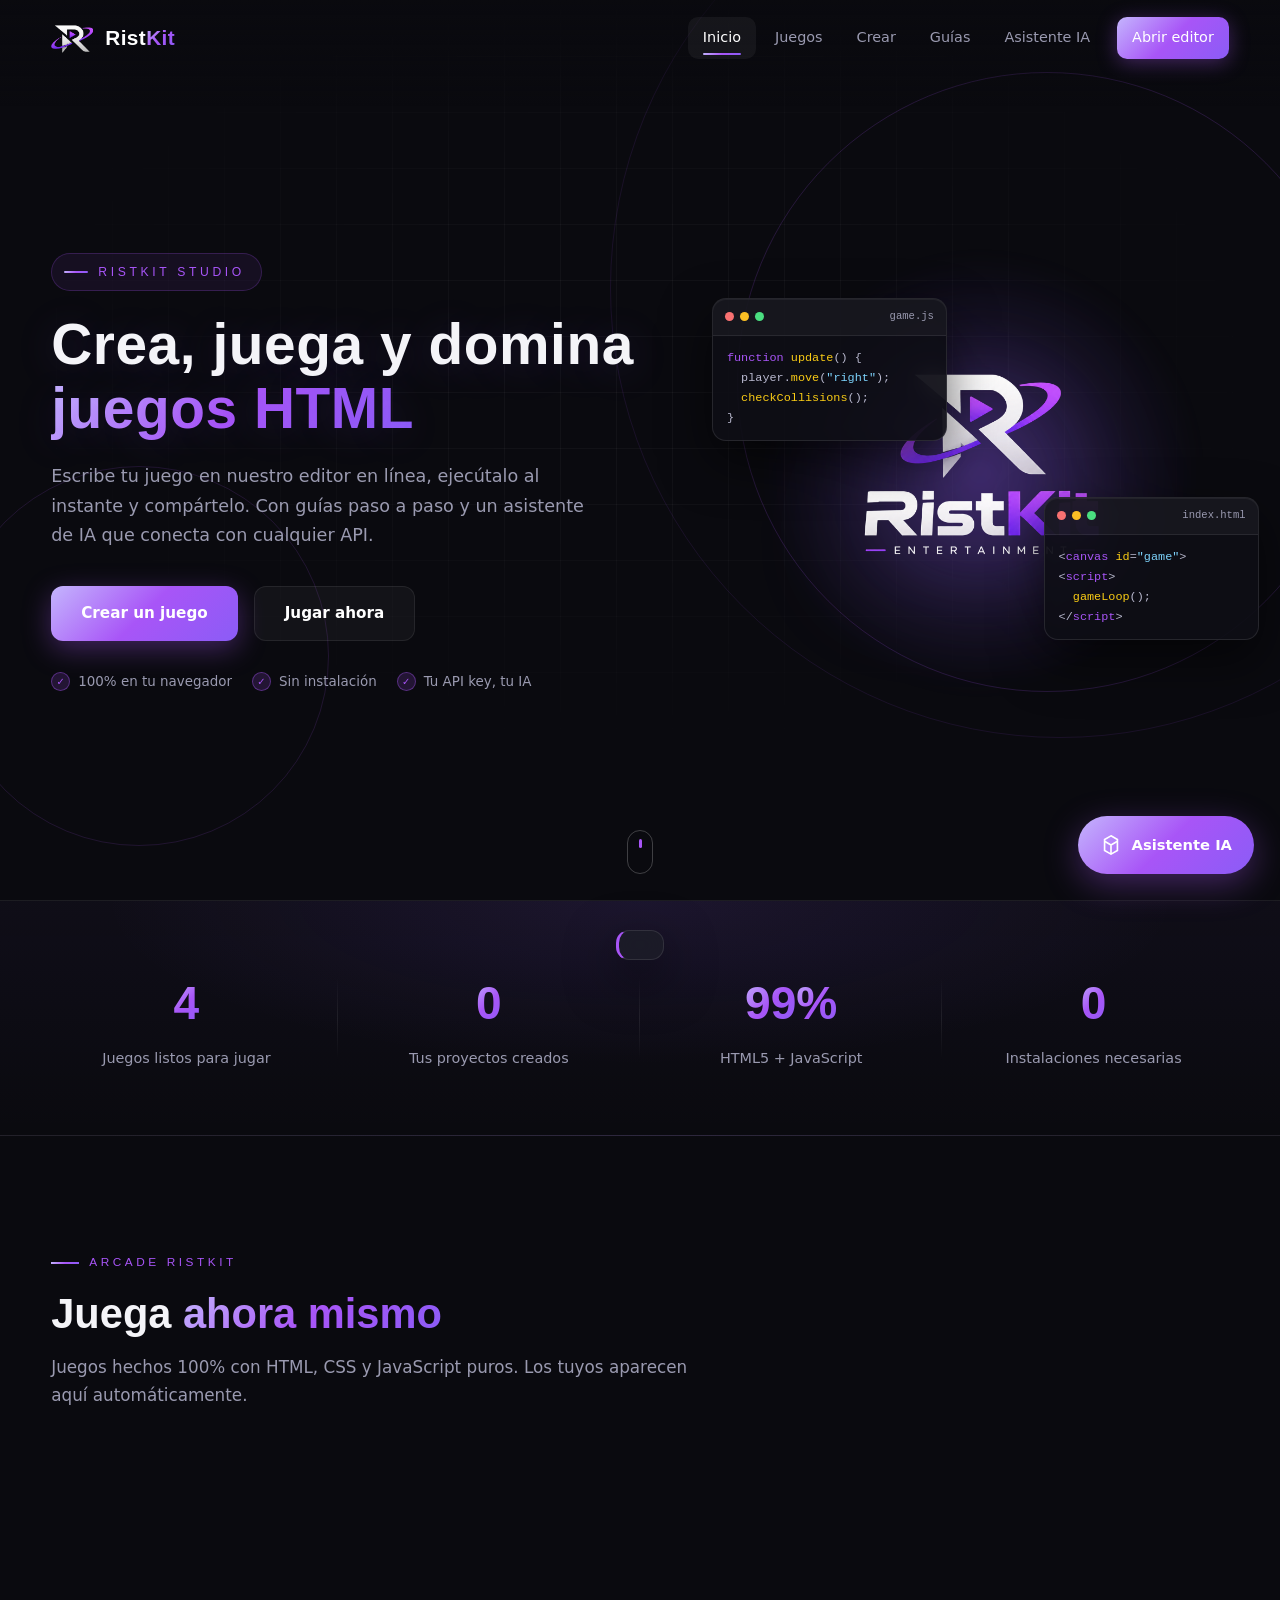
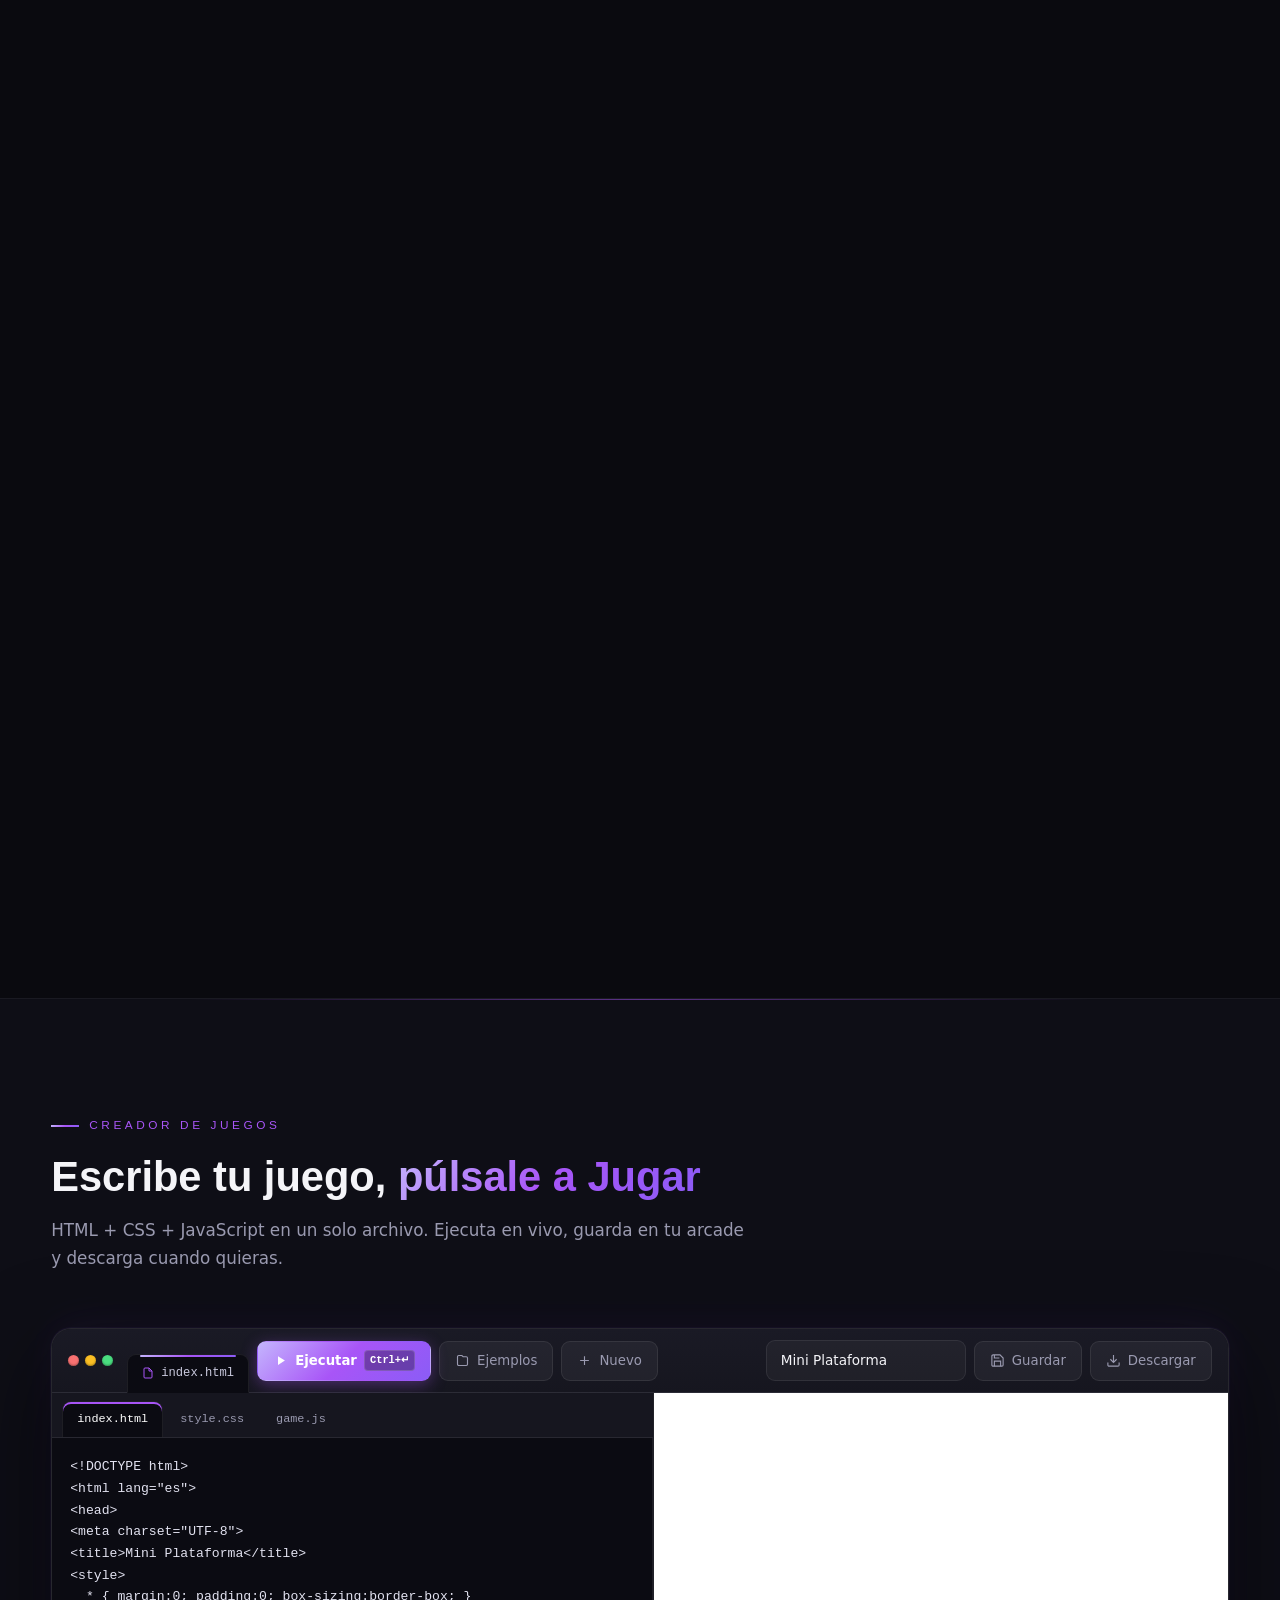
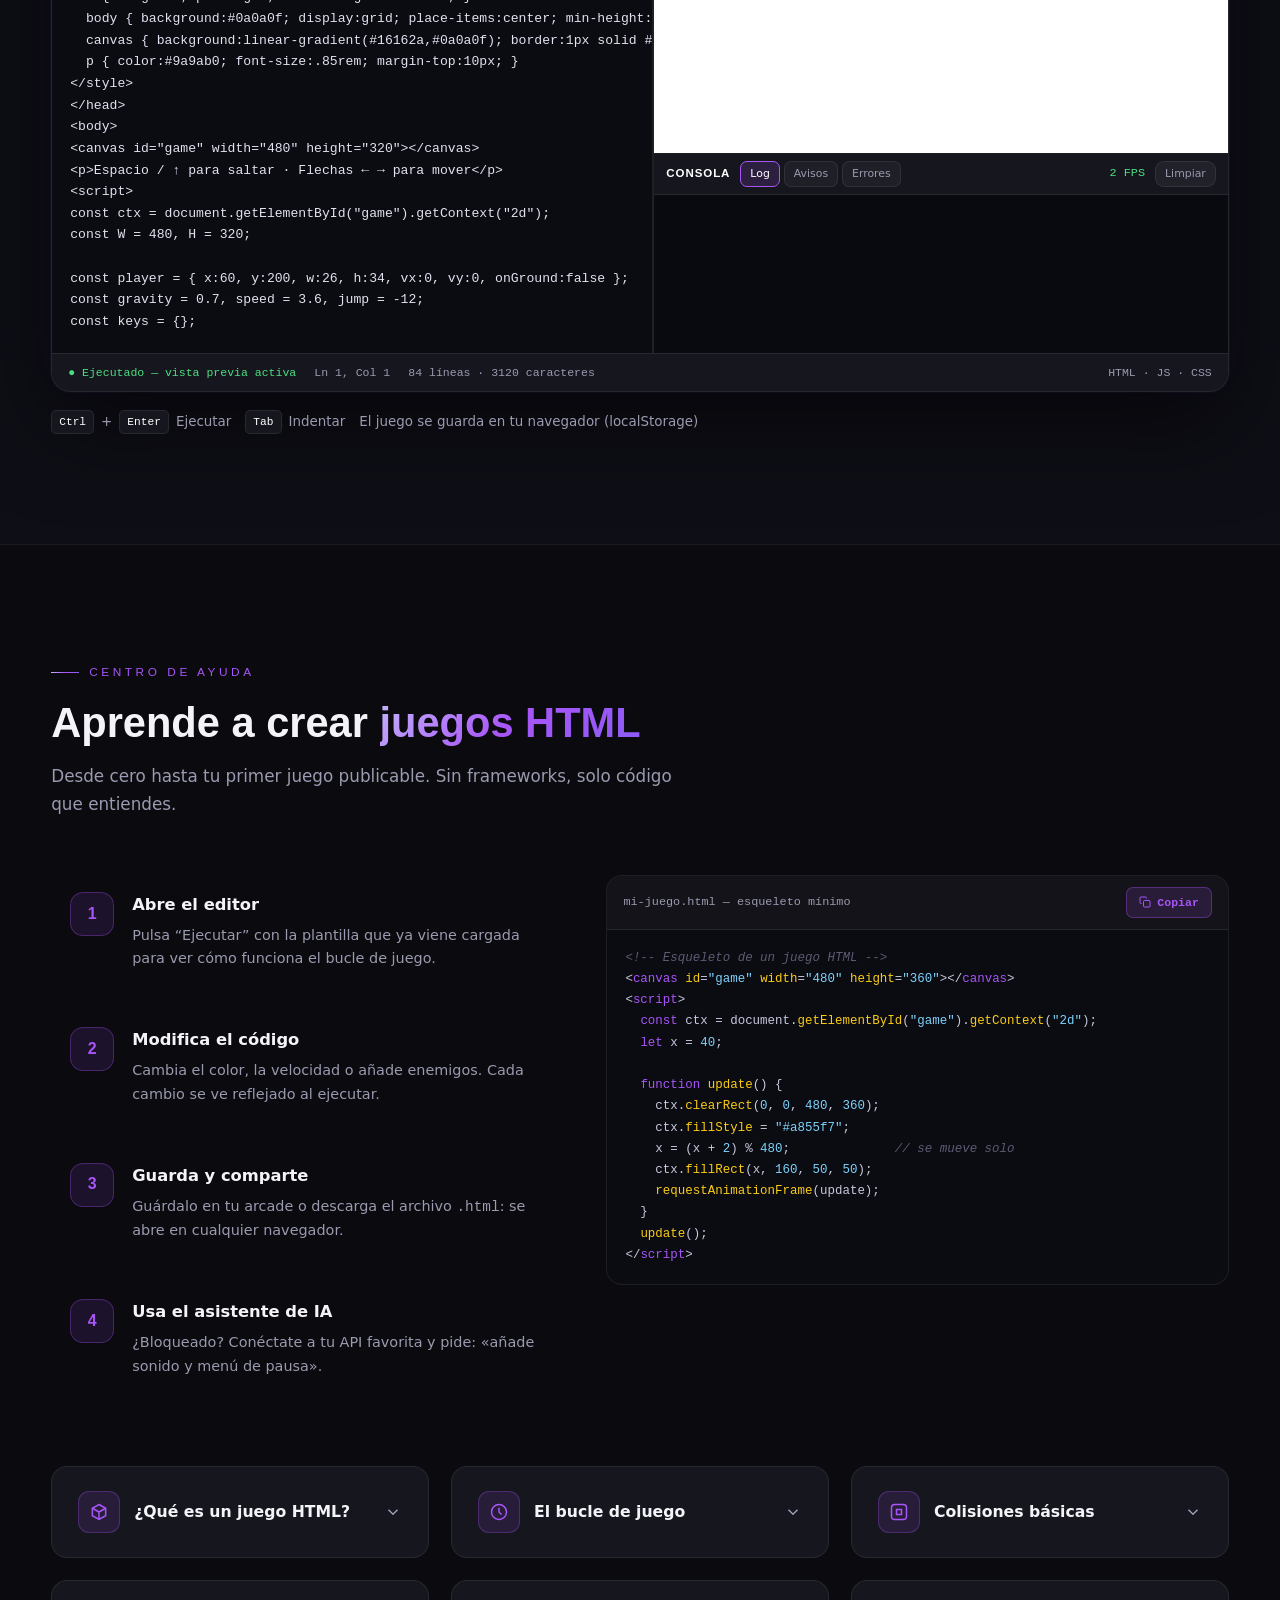
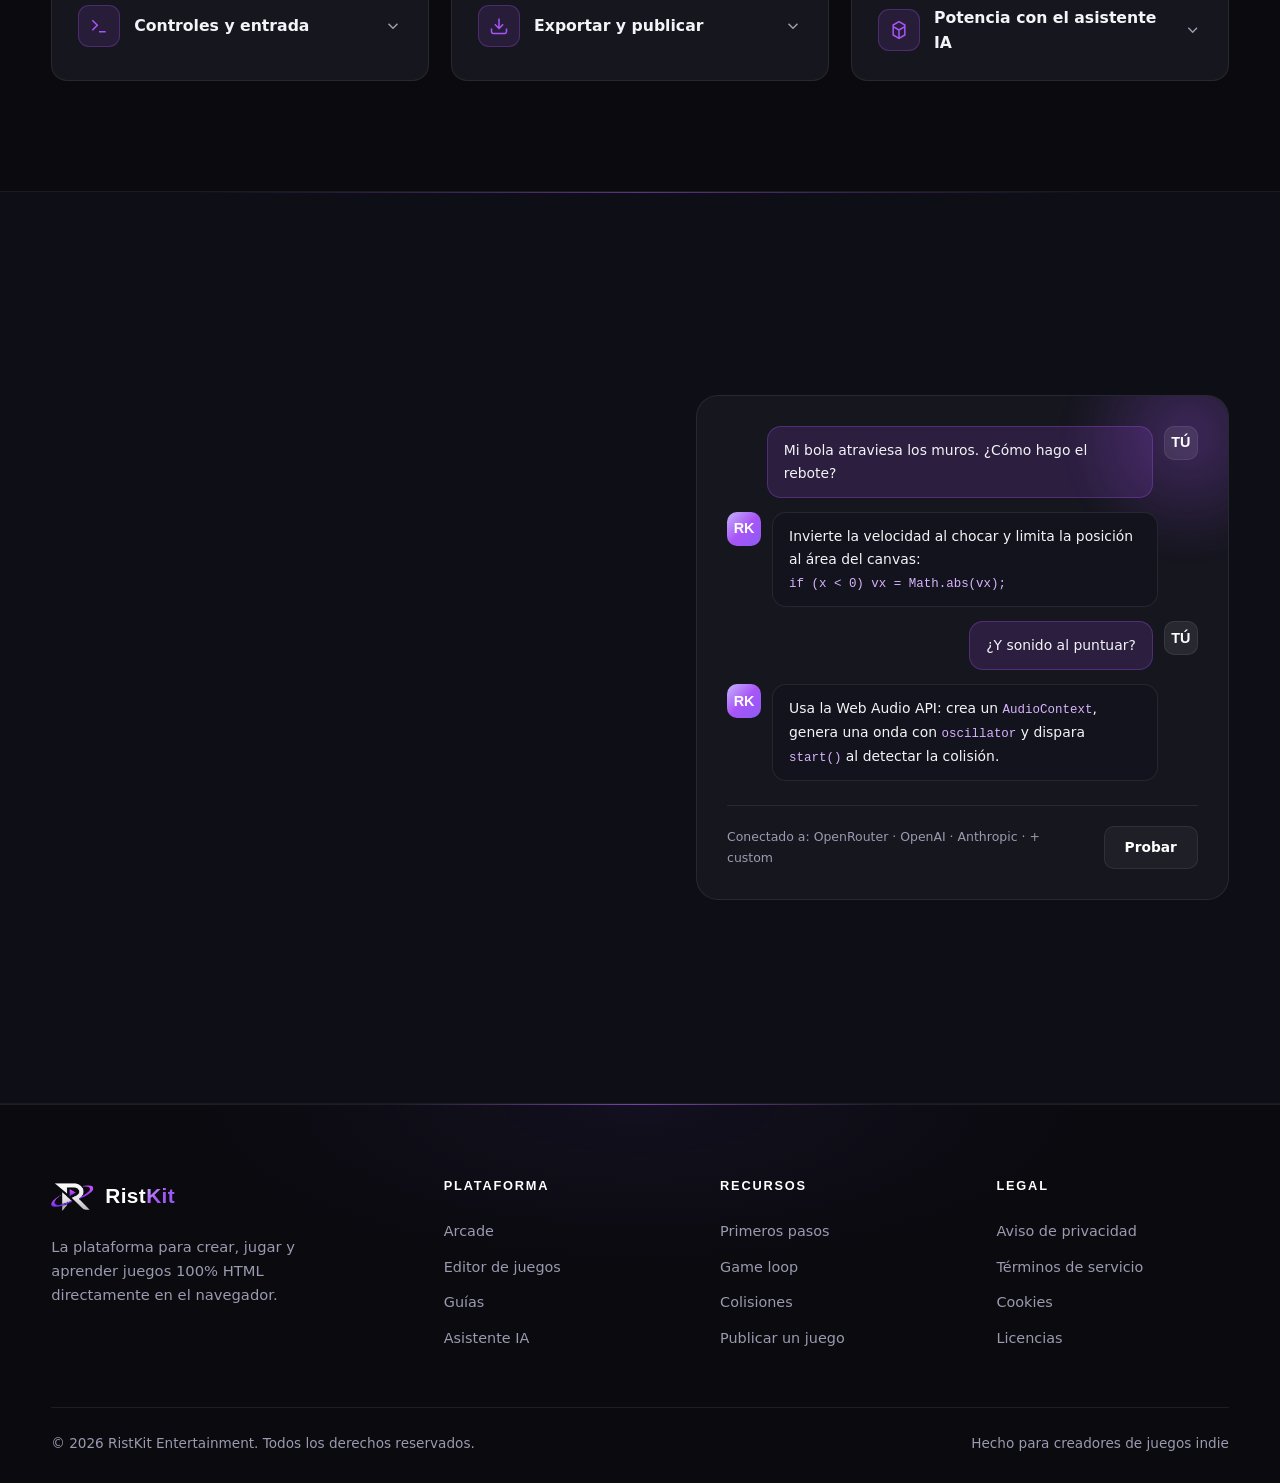
==== commit 3210ffab: "nueva version" ====
--- a/index.html
+++ b/index.html
@@ -9,10 +9,30 @@
   <link rel="icon" type="image/png" href="assets/favicon.png">
   <link rel="icon" href="favicon.ico" sizes="48x48">
   <link rel="apple-touch-icon" href="assets/logo-128.png">
-  <meta property="og:title" content="RistKit Studio">
-  <meta property="og:description" content="Crea, juega y domina juegos HTML. Editor en línea, guías y asistente de IA con tu propia API key.">
+  <link rel="manifest" href="manifest.json">
+
+  <!-- ===== SEO social: Open Graph + Twitter Card ===== -->
+  <meta property="og:url" content="https://ristkit.com/">
+  <meta property="og:site_name" content="RistKit Studio">
+  <meta property="og:title" content="RistKit Studio — Crea y juega juegos en HTML">
+  <meta property="og:description" content="Editor en línea, arcade, guías y asistente de IA con tu propia API key. Crea tu juego HTML y compártelo en un enlace.">
   <meta property="og:type" content="website">
-  <meta property="og:image" content="assets/logo-512.png">
+  <meta property="og:locale" content="es_ES">
+  <meta property="og:image" content="https://ristkit.com/assets/logo-512.png">
+  <meta property="og:image:width" content="512">
+  <meta property="og:image:height" content="512">
+  <meta name="twitter:card" content="summary">
+  <meta name="twitter:title" content="RistKit Studio — Crea y juega juegos en HTML">
+  <meta name="twitter:description" content="Editor en línea, arcade, guías y asistente de IA con tu propia API key.">
+  <meta name="twitter:image" content="https://ristkit.com/assets/logo-512.png">
+
+  <!-- ===== Content-Security-Policy =====
+       Protege la página: los juegos del editor se ejecutan en iframes
+       sandbox sin allow-same-origin y heredan esta CSP. 'unsafe-inline'
+       es necesario por los scripts inline de los juegos (srcdoc).
+       connect-src admite cualquier https para soportar APIs personalizadas. -->
+  <meta http-equiv="Content-Security-Policy" content="default-src 'self'; script-src 'self' 'unsafe-inline' https://cdn.jsdelivr.net https://unpkg.com https://esm.sh; style-src 'self' 'unsafe-inline' https://fonts.googleapis.com; font-src https://fonts.gstatic.com; img-src 'self' data: blob:; media-src 'self' data: blob:; connect-src 'self' https: http://localhost:*; frame-src 'self'; object-src 'none'; base-uri 'self'; form-action 'self'">
+
   <link rel="preconnect" href="https://fonts.googleapis.com">
   <link rel="preconnect" href="https://fonts.gstatic.com" crossorigin>
   <link href="https://fonts.googleapis.com/css2?family=Orbitron:wght@500;600;700;800&family=Inter:wght@300;400;500;600;700&family=JetBrains+Mono:wght@400;500&display=swap" rel="stylesheet">
@@ -27,6 +47,19 @@
     "operatingSystem": "Web",
     "offers": { "@type": "Offer", "price": "0", "priceCurrency": "USD" },
     "inLanguage": "es"
+  }
+  </script>
+  <script type="application/ld+json">
+  {
+    "@context": "https://schema.org",
+    "@type": "ItemList",
+    "name": "Arcade de RistKit Studio",
+    "itemListElement": [
+      { "@type": "ListItem", "position": 1, "item": { "@type": "VideoGame", "name": "Snake Clásico", "gamePlatform": "Web", "operatingSystem": "Cualquier navegador", "genre": "Arcade", "applicationCategory": "GameApplication", "url": "https://ristkit.com/#juegos" } },
+      { "@type": "ListItem", "position": 2, "item": { "@type": "VideoGame", "name": "Pong", "gamePlatform": "Web", "operatingSystem": "Cualquier navegador", "genre": "Deportes", "applicationCategory": "GameApplication", "url": "https://ristkit.com/#juegos" } },
+      { "@type": "ListItem", "position": 3, "item": { "@type": "VideoGame", "name": "Orbit Dash", "gamePlatform": "Web", "operatingSystem": "Cualquier navegador", "genre": "Arcade", "applicationCategory": "GameApplication", "url": "https://ristkit.com/#juegos" } },
+      { "@type": "ListItem", "position": 4, "item": { "@type": "VideoGame", "name": "Memoria", "gamePlatform": "Web", "operatingSystem": "Cualquier navegador", "genre": "Puzzle", "applicationCategory": "GameApplication", "url": "https://ristkit.com/#juegos" } }
+    ]
   }
   </script>
 </head>
@@ -243,7 +276,7 @@
       <div class="container">
         <div class="section__header reveal">
           <p class="section__eyebrow">Creador de juegos</p>
-          <h2 class="section__title">Escribe tu juego, <span class="gradient-text">púlsalo jugar</span></h2>
+          <h2 class="section__title">Escribe tu juego, <span class="gradient-text">púlsale a Jugar</span></h2>
           <p class="section__lead">HTML + CSS + JavaScript en un solo archivo. Ejecuta en vivo, guarda en tu arcade y descarga cuando quieras.</p>
         </div>
 
@@ -279,12 +312,35 @@
           </div>
 
           <div class="ide__body">
-            <div class="ide__code">
-              <div class="ide__gutter" id="gutter" aria-hidden="true"><div>1</div></div>
-              <textarea id="codeInput" spellcheck="false" placeholder="<!DOCTYPE html>&#10;<html>&#10;  ...&#10;</html>" aria-label="Código del juego"></textarea>
-            </div>
-            <div class="ide__preview">
-              <iframe id="preview" title="Vista previa del juego" sandbox="allow-scripts allow-same-origin allow-modals allow-pointer-lock"></iframe>
+            <div class="ide__main">
+              <div class="ide__files" id="fileTabs" role="tablist" aria-label="Archivos del proyecto">
+                <button class="ide__file active" data-file="index.html" role="tab" aria-selected="true">index.html</button>
+                <button class="ide__file" data-file="style.css" role="tab" aria-selected="false">style.css</button>
+                <button class="ide__file" data-file="game.js" role="tab" aria-selected="false">game.js</button>
+              </div>
+              <div class="ide__code">
+                <!-- textarea oculta: conserva compatibilidad con el resto del código (ta.value) -->
+                <textarea id="codeInput" class="visually-hidden" spellcheck="false" aria-label="Código del juego"></textarea>
+                <div id="cmEditor" class="ide__cm" aria-label="Editor de código"></div>
+              </div>
+            </div>
+            <div class="ide__side">
+              <div class="ide__preview">
+                <iframe id="preview" title="Vista previa del juego" sandbox="allow-scripts allow-modals allow-pointer-lock"></iframe>
+              </div>
+              <div class="ide__console" id="ideConsole">
+                <div class="ide__console-head">
+                  <strong>Consola</strong>
+                  <div class="ide__console-filters" role="group" aria-label="Filtros de consola">
+                    <button data-cfilter="log" class="active" type="button">Log</button>
+                    <button data-cfilter="warn" type="button">Avisos</button>
+                    <button data-cfilter="error" type="button">Errores</button>
+                  </div>
+                  <span class="ide__fps" id="ideFps" title="FPS de la vista previa">-- FPS</span>
+                  <button class="tool-btn tool-btn--xs" id="consoleClear" type="button">Limpiar</button>
+                </div>
+                <div class="ide__console-body" id="consoleBody" aria-live="polite"></div>
+              </div>
             </div>
           </div>
 
@@ -559,12 +615,6 @@
           <span class="navbar__wordmark">Rist<em>Kit</em></span>
         </a>
         <p>La plataforma para crear, jugar y aprender juegos 100% HTML directamente en el navegador.</p>
-        <div class="footer__social">
-          <a href="#" aria-label="Instagram" class="social-link"><svg viewBox="0 0 24 24" fill="none" stroke="currentColor" stroke-width="1.7"><rect x="2" y="2" width="20" height="20" rx="5"/><circle cx="12" cy="12" r="4"/><circle cx="17.5" cy="6.5" r="1" fill="currentColor" stroke="none"/></svg></a>
-          <a href="#" aria-label="YouTube" class="social-link"><svg viewBox="0 0 24 24" fill="none" stroke="currentColor" stroke-width="1.7"><rect x="2" y="5" width="20" height="14" rx="4"/><path d="M10 9l5 3-5 3V9z" fill="currentColor" stroke="none"/></svg></a>
-          <a href="#" aria-label="GitHub" class="social-link"><svg viewBox="0 0 24 24" fill="none" stroke="currentColor" stroke-width="1.7"><path d="M9 19c-4.3 1.4-4.3-2.5-6-3m12 5v-3.5c0-1 .1-1.4-.5-2 2.8-.3 5.5-1.4 5.5-6a4.6 4.6 0 00-1.3-3.2 4.2 4.2 0 00-.1-3.2s-1.1-.3-3.5 1.3a12.3 12.3 0 00-6.2 0C6.5 2.8 5.4 3.1 5.4 3.1a4.2 4.2 0 00-.1 3.2A4.6 4.6 0 004 9.5c0 4.6 2.7 5.7 5.5 6-.6.6-.6 1.2-.5 2V21"/></svg></a>
-          <a href="#" aria-label="Discord" class="social-link"><svg viewBox="0 0 24 24" fill="none" stroke="currentColor" stroke-width="1.7"><path d="M8 12h.01M16 12h.01M7.5 5.5C9 5 10.5 4.7 12 4.7s3 .3 4.5.8c2 2.7 3 5.7 3 9-1.5 1.8-3.3 3-5.3 3.7l-.7-1.3M7.5 5.5c-2 2.7-3 5.7-3 9 1.5 1.8 3.3 3 5.3 3.7l.7-1.3"/></svg></a>
-        </div>
       </div>
       <div class="footer__col">
         <h4>Plataforma</h4>
@@ -582,9 +632,10 @@
       </div>
       <div class="footer__col">
         <h4>Legal</h4>
-        <a href="#">Aviso de privacidad</a>
-        <a href="#">Términos de servicio</a>
-        <a href="#">Cookies</a>
+        <a href="privacidad.html">Aviso de privacidad</a>
+        <a href="terminos.html">Términos de servicio</a>
+        <a href="cookies.html">Cookies</a>
+        <a href="licencias.html">Licencias</a>
       </div>
     </div>
     <div class="container footer__bottom">
@@ -599,12 +650,14 @@
       <div class="modal__head">
         <div>
           <div class="modal__title" id="modalTitle">Juego</div>
-          <div class="modal__hint">Pulsa Esc para salir</div>
+          <div class="modal__hint">Pulsa Esc para salir · El juego corre en iframe aislado (sin acceso a tus datos)</div>
         </div>
         <button class="modal__close" id="modalClose" aria-label="Cerrar">✕</button>
       </div>
       <div class="modal__frame">
-        <iframe id="gameFrame" title="Juego en ejecución" sandbox="allow-scripts allow-same-origin allow-modals allow-pointer-lock"></iframe>
+        <!-- Sandbox estricto por defecto (código de usuario/terceros).
+             main.js añade allow-same-origin SOLO para juegos preinstalados de primera parte. -->
+        <iframe id="gameFrame" title="Juego en ejecución" sandbox="allow-scripts allow-modals allow-pointer-lock"></iframe>
       </div>
     </div>
   </div>
@@ -698,6 +751,20 @@
         </div>
 
         <div class="ai-field">
+          <label class="ai-check">
+            <input type="checkbox" id="aiEncryptToggle">
+            <span>Cifrar la API key con una contraseña (recomendado en equipos compartidos)</span>
+          </label>
+          <span class="hint" id="aiEncryptStatus">Sin cifrar — la key se guarda en claro en este navegador</span>
+          <div class="ai-field" id="aiEncryptPassField" style="display:none;margin-top:8px">
+            <label for="aiEncryptPass">Contraseña de cifrado</label>
+            <input type="password" id="aiEncryptPass" placeholder="Mínimo 4 caracteres" autocomplete="new-password">
+            <span class="hint">Si olvidas esta contraseña, tendrás que pegar la key de nuevo.</span>
+          </div>
+          <button class="btn btn--ghost btn--sm" id="aiUnlockKey" type="button" style="margin-top:8px;display:none">Desbloquear key cifrada…</button>
+        </div>
+
+        <div class="ai-field">
           <label for="aiModel">Modelo <button class="copy-btn" id="aiFetchModels" type="button">Buscar modelos</button></label>
           <input type="text" id="aiModel" list="aiModelList" placeholder="deepseek/deepseek-chat-v3" spellcheck="false">
           <datalist id="aiModelList"></datalist>
@@ -718,15 +785,19 @@
           <span>Incluir el código del editor como contexto en cada mensaje</span>
         </label>
 
-        <div class="ai-note">
-          La key viaja <strong>directamente</strong> al proveedor desde tu navegador.
+        <div class="ai-note ai-note--warn" role="note">
+          <strong>Aviso de privacidad:</strong> tu API key se guarda <strong>solo en el localStorage de este navegador</strong>.
+          Nunca se envía a servidores de RistKit (esta web no tiene servidor propio).
+          La key viaja <strong>directamente</strong> al proveedor que elijas.
+          Si borras los datos del navegador o usas modo incógnito, la key desaparece.
           En OpenRouter puedes crear keys en <a href="https://openrouter.ai/keys" target="_blank" rel="noopener">openrouter.ai/keys</a>.
-          Si el proveedor bloquea llamadas desde navegador (CORS), usa uno compatible o un proxy.
+          Si el proveedor bloquea llamadas desde navegador (CORS), usa OpenRouter o un proxy propio.
         </div>
 
         <div class="ai-settings__actions">
           <button class="btn btn--primary btn--sm" id="aiSaveSettings" style="flex:1">Guardar y conectar</button>
           <button class="btn btn--ghost btn--sm" id="aiBackToChat">Volver al chat</button>
+          <button class="btn btn--danger btn--sm" id="aiDeleteKey" type="button">Borrar mi API key</button>
         </div>
       </div>
     </div>
@@ -735,6 +806,8 @@
   <!-- Toast -->
   <div class="toast" id="toast" role="status" aria-live="polite"></div>
 
+  <script src="js/errors.js"></script>
+  <script src="js/i18n.js"></script>
   <script src="js/main.js"></script>
   <script src="js/editor.js"></script>
   <script src="js/ai.js"></script>
--- a/css/styles.css
+++ b/css/styles.css
@@ -994,7 +994,11 @@
 .ai-key-toggle svg { width: 17px; height: 17px; }
 .ai-check { display: flex; gap: 10px; align-items: flex-start; font-size: .8rem; color: var(--text-muted); cursor: pointer; }
 .ai-check input { width: 16px; height: 16px; margin-top: 3px; accent-color: var(--purple); }
-.ai-settings__actions { display: flex; gap: 10px; }
+.ai-settings__actions { display: flex; gap: 10px; flex-wrap: wrap; }
+.btn--danger { color: #f87171; border: 1px solid rgba(248,113,113,.4); background: rgba(248,113,113,.06); }
+.btn--danger:hover { background: rgba(248,113,113,.16); border-color: rgba(248,113,113,.7); transform: translateY(-2px); }
+.ai-note--warn { border-color: rgba(251,191,36,.35); background: rgba(251,191,36,.07); }
+.ai-note--warn a { color: #fbbf24; }
 .ai-note {
   font-size: .74rem; color: var(--text-muted);
   background: rgba(168,85,247,.08); border: 1px solid rgba(168,85,247,.2);
@@ -1018,15 +1022,6 @@
 }
 .footer__grid { display: grid; grid-template-columns: 1.5fr 1fr 1fr 1fr; gap: 44px; padding-bottom: 50px; }
 .footer__brand p { color: var(--text-muted); font-size: .92rem; margin: 18px 0 22px; max-width: 300px; }
-.footer__social { display: flex; gap: 10px; }
-.social-link {
-  width: 40px; height: 40px; border-radius: 11px;
-  display: grid; place-items: center;
-  background: rgba(255,255,255,.04); border: 1px solid var(--border);
-  color: var(--text-muted); transition: all .3s;
-}
-.social-link svg { width: 18px; height: 18px; }
-.social-link:hover { background: var(--grad); border-color: transparent; color: #fff; transform: translateY(-3px); box-shadow: 0 8px 22px var(--purple-glow); }
 .footer__col h4 { font-family: var(--font-display); font-size: .8rem; letter-spacing: .14em; text-transform: uppercase; margin-bottom: 18px; color: #fff; }
 .footer__col a { display: block; color: var(--text-muted); font-size: .9rem; padding: 6px 0; transition: color .3s, padding-left .3s; }
 .footer__col a:hover { color: var(--purple); padding-left: 5px; }
@@ -1136,3 +1131,186 @@
   }
   html { scroll-behavior: auto; }
 }
+
+/* ============================================================
+   Páginas estáticas: legales (privacidad/términos/cookies) y 404
+   ============================================================ */
+.legal-page {
+  min-height: 100vh;
+  background:
+    radial-gradient(ellipse 60% 40% at 50% -10%, rgba(139,92,246,.10), transparent 70%),
+    var(--bg);
+  color: var(--text);
+  font-family: var(--font-body);
+  line-height: 1.7;
+}
+.legal-page .navbar { position: sticky; top: 0; z-index: 50; }
+.legal-hero { padding: 64px 0 28px; text-align: center; }
+.legal-hero h1 {
+  font-family: var(--font-display);
+  font-size: clamp(1.7rem, 4vw, 2.5rem);
+  background: var(--grad);
+  -webkit-background-clip: text; background-clip: text;
+  -webkit-text-fill-color: transparent;
+}
+.legal-hero .updated { color: var(--text-muted); font-size: .85rem; margin-top: 10px; }
+.legal-content {
+  max-width: 760px; margin: 0 auto; padding: 10px 22px 80px;
+}
+.legal-content h2 {
+  font-family: var(--font-display); font-size: 1.15rem; color: #fff;
+  margin: 38px 0 12px; letter-spacing: .02em;
+}
+.legal-content h2::before { content: "▸ "; color: var(--purple); }
+.legal-content p, .legal-content li { color: var(--text-muted); font-size: .95rem; }
+.legal-content ul { padding-left: 22px; margin: 10px 0; }
+.legal-content li { margin: 6px 0; }
+.legal-content a { color: var(--purple); text-decoration: underline; }
+.legal-content strong { color: #fff; }
+.legal-content code {
+  font-family: var(--font-mono); font-size: .85em;
+  background: rgba(168,85,247,.12); border: 1px solid rgba(168,85,247,.25);
+  padding: 1px 6px; border-radius: 6px;
+}
+.legal-back { display: inline-block; margin-top: 30px; }
+.legal-table { width: 100%; border-collapse: collapse; margin: 14px 0; font-size: .88rem; }
+.legal-table th, .legal-table td {
+  border: 1px solid var(--border); padding: 9px 12px; text-align: left; color: var(--text-muted);
+}
+.legal-table th { color: #fff; background: rgba(168,85,247,.08); font-weight: 600; }
+
+/* Página 404 */
+.err404 {
+  min-height: 100vh; display: grid; place-items: center; text-align: center;
+  background:
+    radial-gradient(ellipse 55% 45% at 50% 20%, rgba(139,92,246,.12), transparent 70%),
+    var(--bg);
+  padding: 24px;
+}
+.err404__code {
+  font-family: var(--font-display); font-size: clamp(5rem, 16vw, 9rem); font-weight: 800;
+  background: var(--grad); -webkit-background-clip: text; background-clip: text;
+  -webkit-text-fill-color: transparent; line-height: 1;
+}
+.err404 h1 { font-family: var(--font-display); font-size: 1.4rem; color: #fff; margin: 14px 0 8px; }
+.err404 p { color: var(--text-muted); max-width: 420px; margin: 0 auto 26px; }
+
+/* ============================================================
+   Overlay de error global (A7)
+   ============================================================ */
+.rk-err-overlay, #rkErrorOverlay {
+  position: fixed; inset: 0; z-index: 99999;
+  background: rgba(10,10,15,.82); backdrop-filter: blur(6px);
+  display: grid; place-items: center; padding: 22px;
+  animation: fadeIn .25s ease;
+}
+.rk-err__box {
+  max-width: 560px; width: 100%;
+  background: #12121a; border: 1px solid rgba(248,113,113,.35);
+  border-radius: 16px; padding: 28px 26px;
+  box-shadow: 0 30px 80px rgba(0,0,0,.6);
+}
+.rk-err__icon { font-size: 2rem; margin-bottom: 8px; }
+.rk-err__box h2 { font-family: var(--font-display); font-size: 1.15rem; color: #fff; margin: 0 0 10px; }
+.rk-err__msg {
+  font-family: var(--font-mono); font-size: .82rem; color: #fca5a5;
+  background: rgba(248,113,113,.08); border: 1px solid rgba(248,113,113,.2);
+  border-radius: 9px; padding: 10px 12px; margin: 0 0 8px;
+  word-break: break-word; max-height: 140px; overflow: auto;
+}
+.rk-err__loc { font-size: .74rem; color: var(--text-muted); margin: 0 0 16px; font-family: var(--font-mono); }
+.rk-err__actions { display: flex; gap: 10px; flex-wrap: wrap; }
+.rk-err__hint { font-size: .72rem; color: var(--text-muted); margin: 14px 0 0; line-height: 1.5; }
+
+/* ============================================================
+   Editor profesional (Fase 2): pestañas, CodeMirror, consola
+   ============================================================ */
+.visually-hidden {
+  position: absolute !important; width: 1px; height: 1px;
+  padding: 0; margin: -1px; overflow: hidden;
+  clip: rect(0 0 0 0); white-space: nowrap; border: 0;
+}
+.ide__body { grid-template-columns: 1.05fr 1fr; min-height: 560px; }
+.ide__main { display: flex; flex-direction: column; min-width: 0; border-right: 1px solid var(--border); }
+.ide__side { display: flex; flex-direction: column; min-width: 0; }
+
+/* Pestañas de archivo */
+.ide__files {
+  display: flex; gap: 2px; align-items: flex-end;
+  padding: 8px 10px 0; background: var(--surface);
+  border-bottom: 1px solid var(--border);
+}
+.ide__file {
+  background: transparent; border: 1px solid transparent; border-bottom: 0;
+  color: var(--text-muted); font-family: var(--font-mono); font-size: .74rem;
+  padding: 8px 14px; border-radius: 9px 9px 0 0; cursor: pointer;
+  transition: color .2s, background .2s;
+}
+.ide__file:hover { color: #fff; background: rgba(255,255,255,.04); }
+.ide__file.active {
+  color: #fff; background: #0b0b12;
+  border-color: var(--border);
+  box-shadow: inset 0 2px 0 var(--purple);
+}
+
+/* Contenedor CodeMirror */
+.ide__code { flex: 1; min-height: 0; background: #0b0b12; overflow: hidden; }
+.ide__cm { height: 100%; overflow: hidden; }
+.ide__cm .cm-editor { height: 100%; font-size: .82rem; background: #0b0b12; }
+.ide__cm .cm-scroller { font-family: var(--font-mono); line-height: 1.65; }
+.ide__cm .cm-gutters {
+  background: rgba(255,255,255,.02); border-right: 1px solid var(--border);
+  color: #4a4a63;
+}
+.ide__cm .cm-activeLineGutter { background: transparent; color: var(--purple); }
+.ide__cm .cm-activeLine { background: rgba(168,85,247,.05); }
+.ide__cm .cm-cursor { border-left-color: var(--purple); }
+.ide__cm .cm-selectionBackground,
+.ide__cm .cm-content ::selection { background: rgba(168,85,247,.28) !important; }
+.ide__cm .cm-tooltip-autocomplete { background: #14141f; border: 1px solid var(--border); }
+.ide__cm .cm-tooltip-autocomplete > ul > li[aria-selected] { background: var(--purple); color: #fff; }
+.ide__cm .cm-panels { background: #14141f; color: #e2e2f0; }
+.ide__cm .cm-searchMatch { background: rgba(251,191,36,.3); }
+.ide__cm .cm-searchMatch-selected { background: rgba(251,191,36,.6); }
+
+/* Panel de consola */
+.ide__console {
+  height: 200px; flex-shrink: 0; display: flex; flex-direction: column;
+  background: #090910; border-top: 1px solid var(--border);
+}
+.ide__preview { flex: 1; min-height: 220px; position: relative; background: #fff; }
+.ide__console-head {
+  display: flex; align-items: center; gap: 10px; flex-wrap: wrap;
+  padding: 7px 12px; border-bottom: 1px solid var(--border);
+  background: var(--surface); font-size: .74rem; color: var(--text-muted);
+}
+.ide__console-head strong { color: #fff; font-family: var(--font-display); font-size: .72rem; letter-spacing: .08em; text-transform: uppercase; }
+.ide__console-filters { display: flex; gap: 4px; }
+.ide__console-filters button {
+  background: rgba(255,255,255,.04); border: 1px solid var(--border); color: var(--text-muted);
+  font-size: .68rem; padding: 3px 9px; border-radius: 7px; cursor: pointer; transition: all .2s;
+}
+.ide__console-filters button.active { color: #fff; border-color: var(--purple); background: rgba(168,85,247,.15); }
+.ide__fps { margin-left: auto; font-family: var(--font-mono); color: var(--green); }
+.tool-btn--xs { font-size: .68rem; padding: 3px 9px; }
+.ide__console-body {
+  flex: 1; overflow-y: auto; padding: 8px 12px;
+  font-family: var(--font-mono); font-size: .74rem; line-height: 1.6;
+}
+.ide__console-line { display: flex; gap: 8px; padding: 2px 0; border-bottom: 1px dashed rgba(255,255,255,.04); word-break: break-word; }
+.ide__console-line .lvl { flex-shrink: 0; width: 46px; font-weight: 600; }
+.ide__console-line.log .lvl { color: #7dd3fc; }
+.ide__console-line.info .lvl { color: #a5b4fc; }
+.ide__console-line.warn { background: rgba(251,191,36,.05); }
+.ide__console-line.warn .lvl { color: #fbbf24; }
+.ide__console-line.error { background: rgba(248,113,113,.06); }
+.ide__console-line.error .lvl { color: #f87171; }
+.ide__console-line .msg { color: #d4d4e4; min-width: 0; }
+.ide__console-empty { color: #4a4a63; font-style: italic; padding: 8px 0; }
+
+@media (max-width: 900px) {
+  .ide__body { grid-template-columns: 1fr; }
+  .ide__main { border-right: 0; border-bottom: 1px solid var(--border); }
+  .ide__code, .ide__cm { min-height: 320px; }
+  .ide__side { min-height: 420px; }
+}
